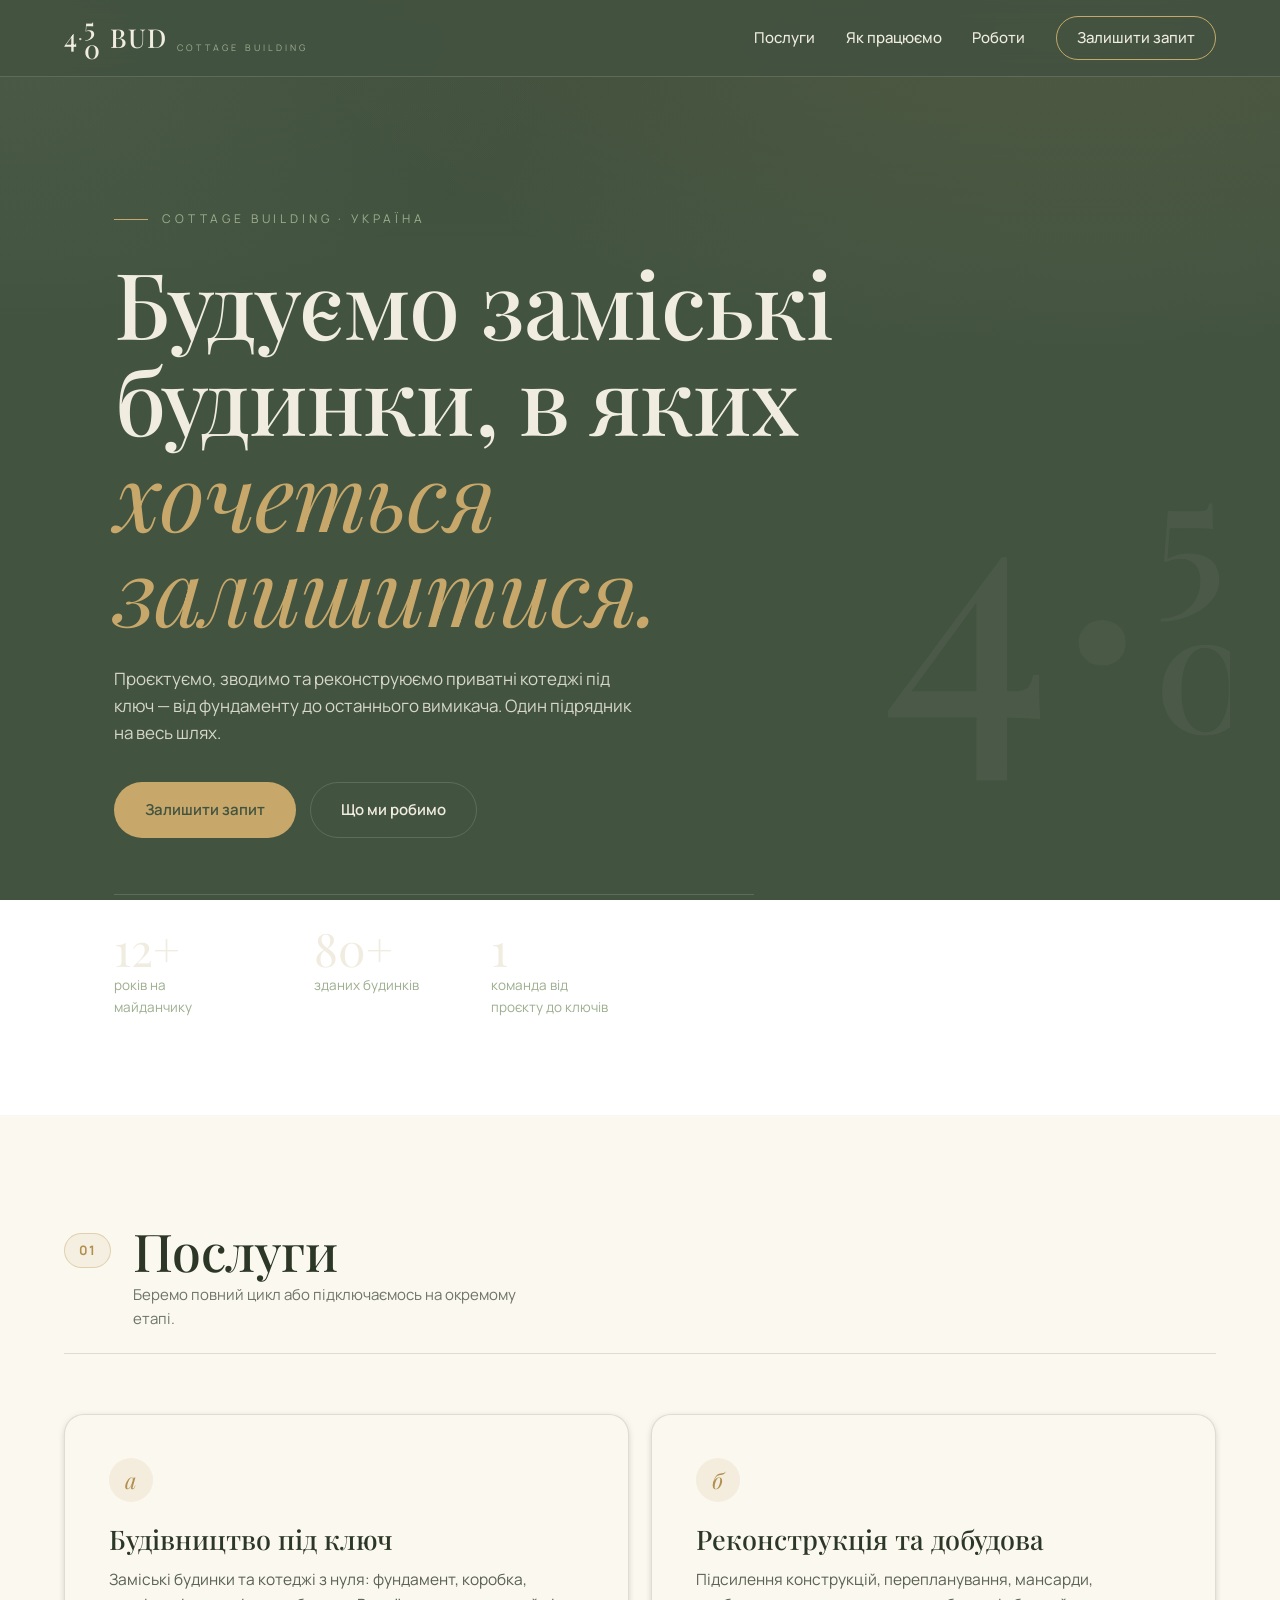
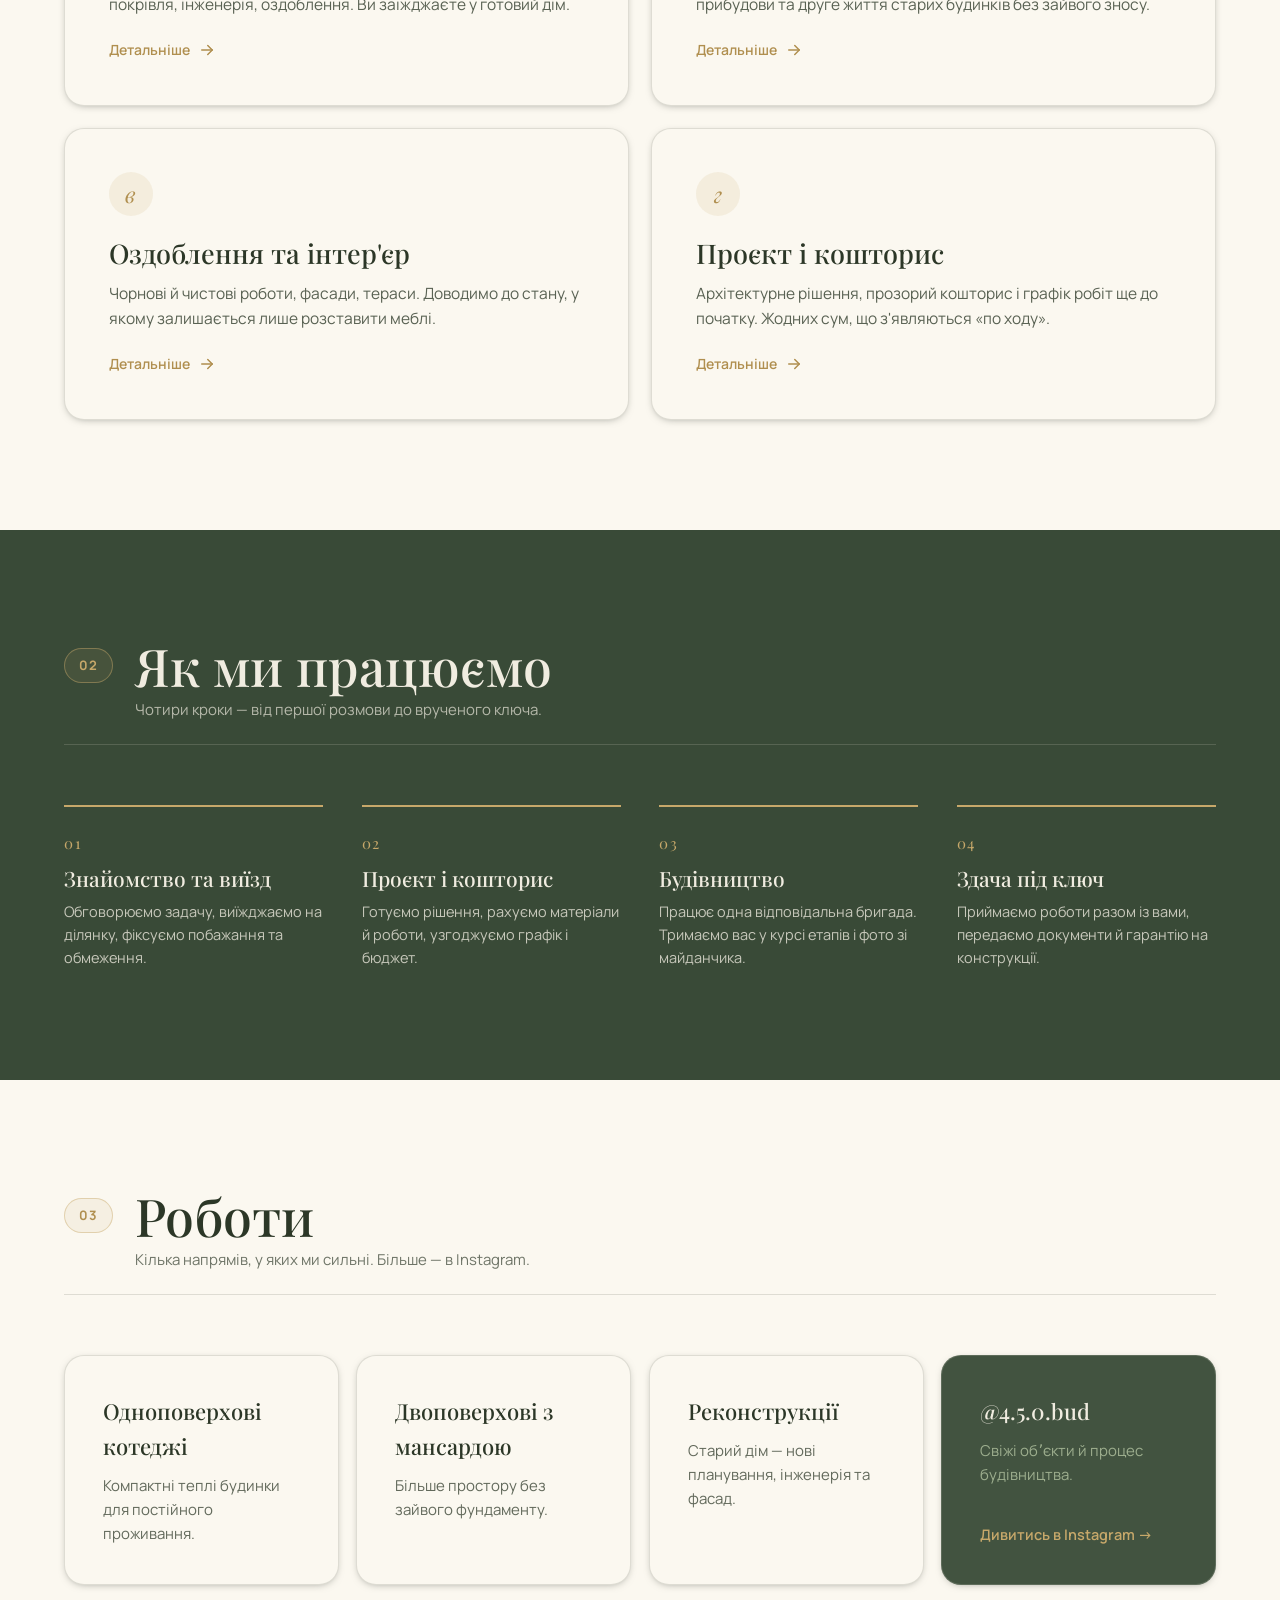
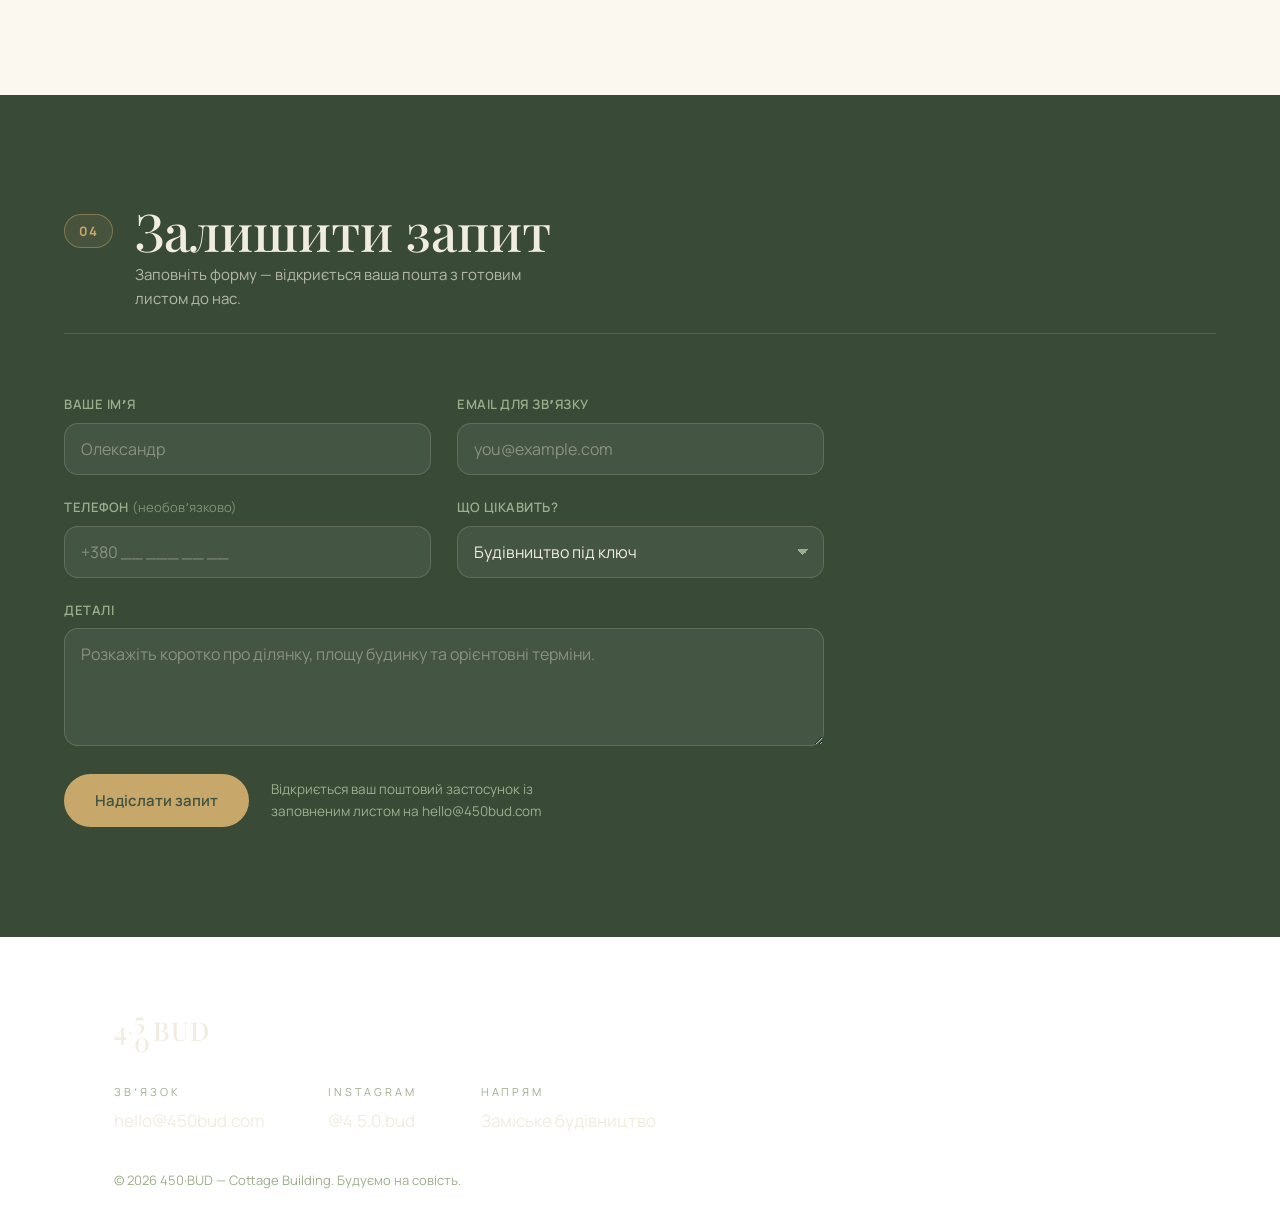
==== index.html @ fbb8f01d "450·BUD — cottage building landing site Co-Authored-By: Claude Opus 4.8 (1M context) <noreply@anthro" ====
<!doctype html>
<html lang="uk">
<head>
  <meta charset="utf-8" />
  <meta name="viewport" content="width=device-width, initial-scale=1" />
  <title>450·BUD — Будівництво заміських будинків</title>
  <meta name="description" content="450·BUD — будівництво та реконструкція заміських будинків і котеджів під ключ. Проєкт, кошторис, будівництво та оздоблення. Залиште запит на консультацію." />
  <meta name="theme-color" content="#425340" />
  <link rel="icon" type="image/jpeg" href="logo.jpg" />
  <link rel="preconnect" href="https://fonts.googleapis.com" />
  <link rel="preconnect" href="https://fonts.gstatic.com" crossorigin />
  <link href="https://fonts.googleapis.com/css2?family=Playfair+Display:ital,wght@0,400;0,500;0,600;1,400&family=Manrope:wght@400;500;600;700&display=swap" rel="stylesheet" />
  <link rel="stylesheet" href="styles.css" />
</head>
<body>
  <a class="skip" href="#contact">Перейти до форми запиту</a>

  <header class="nav" id="top">
    <a class="brand" href="#top" aria-label="450 BUD — на початок">
      <span class="brand__mark"><b>4</b><i>·</i><span class="brand__col"><b>5</b><b>0</b></span></span>
      <span class="brand__word">BUD</span>
      <span class="brand__tag">Cottage&nbsp;Building</span>
    </a>
    <nav class="nav__links" aria-label="Основна навігація">
      <a href="#services">Послуги</a>
      <a href="#process">Як працюємо</a>
      <a href="#projects">Роботи</a>
      <a class="nav__cta" href="#contact">Залишити запит</a>
    </nav>
  </header>

  <main>
    <!-- HERO -->
    <section class="hero" aria-labelledby="hero-title">
      <p class="eyebrow">Cottage&nbsp;Building · Україна</p>
      <h1 class="hero__title" id="hero-title">
        Будуємо заміські<br />будинки, в яких<br /><em>хочеться залишитися.</em>
      </h1>
      <p class="hero__lead">
        Проєктуємо, зводимо та реконструюємо приватні котеджі під ключ —
        від фундаменту до останнього вимикача. Один підрядник на весь шлях.
      </p>
      <div class="hero__actions">
        <a class="btn btn--solid" href="#contact">Залишити запит</a>
        <a class="btn btn--ghost" href="#services">Що ми робимо</a>
      </div>
      <dl class="stats">
        <div><dt>12+</dt><dd>років на майданчику</dd></div>
        <div><dt>80+</dt><dd>зданих будинків</dd></div>
        <div><dt>1</dt><dd>команда від проєкту до ключів</dd></div>
      </dl>
      <div class="hero__monogram" aria-hidden="true">
        <span>4</span><span class="dot">·</span><span class="stack"><span>5</span><span>0</span></span>
      </div>
    </section>

    <!-- SERVICES -->
    <section class="panel" id="services" aria-labelledby="services-title">
      <header class="sec-head">
        <span class="sec-num">01</span>
        <h2 class="sec-title" id="services-title">Послуги</h2>
        <p class="sec-note">Беремо повний цикл або підключаємось на окремому етапі.</p>
      </header>
      <div class="cards">
        <a class="card" href="services/budivnytstvo.html">
          <span class="card__idx">а</span>
          <h3>Будівництво під ключ</h3>
          <p>Заміські будинки та котеджі з нуля: фундамент, коробка, покрівля, інженерія, оздоблення. Ви заїжджаєте у готовий дім.</p>
          <span class="card__arrow">Детальніше
            <svg viewBox="0 0 24 24" fill="none" stroke="currentColor" stroke-width="2" stroke-linecap="round" stroke-linejoin="round" aria-hidden="true"><path d="M5 12h14"/><path d="m13 6 6 6-6 6"/></svg>
          </span>
        </a>
        <a class="card" href="services/rekonstruktsiya.html">
          <span class="card__idx">б</span>
          <h3>Реконструкція та добудова</h3>
          <p>Підсилення конструкцій, перепланування, мансарди, прибудови та друге життя старих будинків без зайвого зносу.</p>
          <span class="card__arrow">Детальніше
            <svg viewBox="0 0 24 24" fill="none" stroke="currentColor" stroke-width="2" stroke-linecap="round" stroke-linejoin="round" aria-hidden="true"><path d="M5 12h14"/><path d="m13 6 6 6-6 6"/></svg>
          </span>
        </a>
        <a class="card" href="services/ozdoblennya.html">
          <span class="card__idx">в</span>
          <h3>Оздоблення та інтер'єр</h3>
          <p>Чорнові й чистові роботи, фасади, тераси. Доводимо до стану, у якому залишається лише розставити меблі.</p>
          <span class="card__arrow">Детальніше
            <svg viewBox="0 0 24 24" fill="none" stroke="currentColor" stroke-width="2" stroke-linecap="round" stroke-linejoin="round" aria-hidden="true"><path d="M5 12h14"/><path d="m13 6 6 6-6 6"/></svg>
          </span>
        </a>
        <a class="card" href="services/proekt.html">
          <span class="card__idx">г</span>
          <h3>Проєкт і кошторис</h3>
          <p>Архітектурне рішення, прозорий кошторис і графік робіт ще до початку. Жодних сум, що з'являються «по ходу».</p>
          <span class="card__arrow">Детальніше
            <svg viewBox="0 0 24 24" fill="none" stroke="currentColor" stroke-width="2" stroke-linecap="round" stroke-linejoin="round" aria-hidden="true"><path d="M5 12h14"/><path d="m13 6 6 6-6 6"/></svg>
          </span>
        </a>
      </div>
    </section>

    <!-- PROCESS -->
    <section class="panel panel--green" id="process" aria-labelledby="process-title">
      <header class="sec-head">
        <span class="sec-num">02</span>
        <h2 class="sec-title" id="process-title">Як ми працюємо</h2>
        <p class="sec-note">Чотири кроки — від першої розмови до врученого ключа.</p>
      </header>
      <ol class="steps">
        <li><span class="steps__n">01</span><h3>Знайомство та виїзд</h3><p>Обговорюємо задачу, виїжджаємо на ділянку, фіксуємо побажання та обмеження.</p></li>
        <li><span class="steps__n">02</span><h3>Проєкт і кошторис</h3><p>Готуємо рішення, рахуємо матеріали й роботи, узгоджуємо графік і бюджет.</p></li>
        <li><span class="steps__n">03</span><h3>Будівництво</h3><p>Працює одна відповідальна бригада. Тримаємо вас у курсі етапів і фото зі майданчика.</p></li>
        <li><span class="steps__n">04</span><h3>Здача під ключ</h3><p>Приймаємо роботи разом із вами, передаємо документи й гарантію на конструкції.</p></li>
      </ol>
    </section>

    <!-- PROJECTS -->
    <section class="panel" id="projects" aria-labelledby="projects-title">
      <header class="sec-head">
        <span class="sec-num">03</span>
        <h2 class="sec-title" id="projects-title">Роботи</h2>
        <p class="sec-note">Кілька напрямів, у яких ми сильні. Більше — в Instagram.</p>
      </header>
      <ul class="tiles">
        <li class="tile"><h3>Одноповерхові котеджі</h3><p>Компактні теплі будинки для постійного проживання.</p></li>
        <li class="tile"><h3>Двоповерхові з мансардою</h3><p>Більше простору без зайвого фундаменту.</p></li>
        <li class="tile"><h3>Реконструкції</h3><p>Старий дім — нові планування, інженерія та фасад.</p></li>
        <li class="tile tile--ig">
          <h3>@4.5.0.bud</h3>
          <p>Свіжі обʼєкти й процес будівництва.</p>
          <a class="tile__link" href="https://www.instagram.com/4.5.0.bud/" target="_blank" rel="noopener">Дивитись в Instagram →</a>
        </li>
      </ul>
    </section>

    <!-- CONTACT -->
    <section class="panel panel--green contact" id="contact" aria-labelledby="contact-title">
      <header class="sec-head">
        <span class="sec-num">04</span>
        <h2 class="sec-title" id="contact-title">Залишити запит</h2>
        <p class="sec-note">Заповніть форму — відкриється ваша пошта з готовим листом до нас.</p>
      </header>

      <form class="form" id="request-form" novalidate>
        <div class="field">
          <label for="f-name">Ваше імʼя</label>
          <input id="f-name" name="name" type="text" autocomplete="name" placeholder="Олександр" required />
        </div>
        <div class="field">
          <label for="f-email">Email для звʼязку</label>
          <input id="f-email" name="email" type="email" autocomplete="email" placeholder="you@example.com" required />
        </div>
        <div class="field">
          <label for="f-phone">Телефон <span class="opt">(необовʼязково)</span></label>
          <input id="f-phone" name="phone" type="tel" autocomplete="tel" placeholder="+380 __ ___ __ __" />
        </div>
        <div class="field">
          <label for="f-type">Що цікавить?</label>
          <select id="f-type" name="type">
            <option>Будівництво під ключ</option>
            <option>Реконструкція або добудова</option>
            <option>Оздоблення та інтерʼєр</option>
            <option>Проєкт і кошторис</option>
            <option>Інше</option>
          </select>
        </div>
        <div class="field field--wide">
          <label for="f-msg">Деталі</label>
          <textarea id="f-msg" name="message" rows="4" placeholder="Розкажіть коротко про ділянку, площу будинку та орієнтовні терміни."></textarea>
        </div>
        <div class="form__foot field--wide">
          <button class="btn btn--solid" type="submit">Надіслати запит</button>
          <p class="form__hint" id="form-hint" role="status" aria-live="polite">Відкриється ваш поштовий застосунок із заповненим листом на hello@450bud.com</p>
        </div>
      </form>
    </section>
  </main>

  <footer class="footer">
    <div class="footer__brand">
      <span class="brand__mark"><b>4</b><i>·</i><span class="brand__col"><b>5</b><b>0</b></span></span>
      <span class="brand__word">BUD</span>
    </div>
    <div class="footer__cols">
      <div><span class="footer__k">Звʼязок</span><a href="mailto:hello@450bud.com">hello@450bud.com</a></div>
      <div><span class="footer__k">Instagram</span><a href="https://www.instagram.com/4.5.0.bud/" target="_blank" rel="noopener">@4.5.0.bud</a></div>
      <div><span class="footer__k">Напрям</span><span>Заміське будівництво</span></div>
    </div>
    <p class="footer__copy">© <span id="year">2026</span> 450·BUD — Cottage Building. Будуємо на совість.</p>
  </footer>

  <script src="app.js"></script>
</body>
</html>
---- styles.css ----
/* 450·BUD — Cottage Building
   Palette pulled from the brand logo: sage-forest green + warm cream,
   with a restrained warm-oak accent. */
:root {
  --ground:   #425340;   /* exact IG background green */
  --ground-2: #394A37;   /* deeper sage panel */
  --cream:    #F0ECE0;   /* warm cream — logo lettering */
  --cream-2:  #FBF8F0;   /* paper for light sections */
  --ink:      #2C3727;   /* deep green ink for light sections */
  --accent:   #C7A86A;   /* warm oak / brass */
  --accent-d: #B08F4F;
  --lichen:   #9DAE8E;   /* muted secondary green */
  --line:     rgba(240,236,224,.16);
  --line-ink: rgba(44,55,39,.14);

  --maxw: 1180px;
  --pad: clamp(20px, 5vw, 72px);
  --r: 20px;          /* cards / surfaces */
  --r-sm: 14px;       /* inputs */
  --r-pill: 999px;    /* buttons, badges */

  --shadow-sm: 0 2px 8px -4px rgba(20,28,18,.5);
  --shadow-md: 0 18px 40px -24px rgba(20,28,18,.65);
  --shadow-lg: 0 40px 80px -40px rgba(20,28,18,.7);

  --serif: "Playfair Display", Georgia, "Times New Roman", serif;
  --sans: "Manrope", system-ui, -apple-system, "Segoe UI", sans-serif;
}

* { box-sizing: border-box; }
html { scroll-behavior: smooth; }
@media (prefers-reduced-motion: reduce) { html { scroll-behavior: auto; } }

/* Cross-document page transitions (View Transitions API) */
@view-transition { navigation: auto; }
::view-transition-old(root) { animation: vt-out .32s cubic-bezier(.4,0,.2,1) both; }
::view-transition-new(root) { animation: vt-in .42s cubic-bezier(.2,.8,.2,1) both; }
@keyframes vt-out { to { opacity: 0; transform: translateY(-12px); } }
@keyframes vt-in { from { opacity: 0; transform: translateY(16px); } }
@media (prefers-reduced-motion: reduce) {
  ::view-transition-old(root), ::view-transition-new(root) { animation: none; }
}

body {
  margin: 0;
  background:
    radial-gradient(120% 90% at 85% -10%, color-mix(in srgb, var(--accent) 16%, transparent) 0%, transparent 55%),
    radial-gradient(100% 80% at 0% 0%, color-mix(in srgb, var(--lichen) 14%, transparent) 0%, transparent 45%),
    linear-gradient(180deg, color-mix(in srgb, var(--ground) 92%, #000) 0%, var(--ground) 28%);
  background-attachment: fixed;
  color: var(--cream);
  font-family: var(--sans);
  font-size: 17px;
  line-height: 1.6;
  -webkit-font-smoothing: antialiased;
  text-rendering: optimizeLegibility;
}

img { max-width: 100%; display: block; }
a { color: inherit; }

.skip {
  position: absolute; left: -999px; top: 0;
  background: var(--accent); color: var(--ink); padding: 10px 16px;
  border-radius: var(--r); z-index: 100; font-weight: 600;
}
.skip:focus { left: 12px; top: 12px; }

:focus-visible {
  outline: 2px solid var(--accent);
  outline-offset: 3px;
  border-radius: 2px;
}

/* ---------- Brand lockup ---------- */
.brand { display: inline-flex; align-items: center; gap: 10px; text-decoration: none; }
.brand__mark {
  display: inline-flex; align-items: center; font-family: var(--serif);
  line-height: .8; font-weight: 500;
}
.brand__mark b { font-weight: 500; font-size: 26px; }
.brand__mark i { font-style: normal; opacity: .8; margin: 0 1px; }
.brand__col { display: inline-flex; flex-direction: column; font-size: 13px; gap: 1px; }
.brand__word {
  font-family: var(--serif); font-weight: 500; font-size: 26px;
  letter-spacing: .04em;
}
.brand__tag {
  font-size: 9px; letter-spacing: .34em; text-transform: uppercase;
  color: var(--lichen); align-self: flex-end; padding-bottom: 4px;
}

/* ---------- Nav ---------- */
.nav {
  position: sticky; top: 0; z-index: 50;
  display: flex; align-items: center; justify-content: space-between;
  gap: 24px; padding: 16px var(--pad);
  background: color-mix(in srgb, var(--ground) 88%, transparent);
  backdrop-filter: blur(10px);
  border-bottom: 1px solid var(--line);
}
.nav__links { display: flex; align-items: center; gap: clamp(14px, 2.4vw, 34px); }
.nav__links a { text-decoration: none; font-size: 15px; font-weight: 500; color: var(--cream); }
.nav__links a:not(.nav__cta) { position: relative; }
.nav__links a:not(.nav__cta)::after {
  content: ""; position: absolute; left: 0; right: 0; bottom: -5px; height: 1px;
  background: var(--accent); transform: scaleX(0); transform-origin: left;
  transition: transform .3s cubic-bezier(.2,.7,.2,1);
}
.nav__links a:not(.nav__cta):hover { color: var(--accent); }
.nav__links a:not(.nav__cta):hover::after { transform: scaleX(1); }
.nav__cta {
  border: 1px solid var(--accent); color: var(--accent);
  padding: 9px 20px; border-radius: var(--r-pill); transition: background .25s, color .25s, box-shadow .25s;
}
.nav__cta:hover { background: var(--accent); color: var(--ground); }
@media (max-width: 720px) {
  .brand__tag { display: none; }
  .nav__links a:not(.nav__cta) { display: none; }
}

/* ---------- Hero ---------- */
.hero {
  position: relative; overflow: hidden;
  max-width: var(--maxw); margin: 0 auto;
  padding: clamp(56px, 11vw, 132px) var(--pad) clamp(48px, 8vw, 96px);
}
.eyebrow {
  font-size: 12px; letter-spacing: .32em; text-transform: uppercase;
  color: var(--lichen); margin: 0 0 26px;
}
.eyebrow::before {
  content: ""; display: inline-block; width: 34px; height: 1px;
  background: var(--accent); vertical-align: middle; margin-right: 14px;
}
.hero__title {
  font-family: var(--serif); font-weight: 500;
  font-size: clamp(40px, 7.6vw, 92px); line-height: 1.04;
  letter-spacing: -.01em; margin: 0 0 28px; max-width: 16ch;
}
.hero__title em { font-style: italic; color: var(--accent); font-weight: 400; }
.hero__lead { max-width: 52ch; color: color-mix(in srgb, var(--cream) 86%, transparent); margin: 0 0 36px; }
.hero__actions { display: flex; flex-wrap: wrap; gap: 14px; margin-bottom: 56px; }

.btn {
  display: inline-flex; align-items: center; justify-content: center; gap: 8px;
  font-family: var(--sans); font-weight: 600; font-size: 15px;
  padding: 15px 30px; border-radius: var(--r-pill); text-decoration: none;
  cursor: pointer; border: 1px solid transparent;
  transition: transform .25s cubic-bezier(.2,.8,.2,1), background .25s, color .25s, border-color .25s, box-shadow .25s;
}
.btn--solid { background: var(--accent); color: var(--ground); box-shadow: 0 0 0 0 rgba(199,168,106,.0); }
.btn--solid:hover { background: var(--cream); transform: translateY(-2px); box-shadow: 0 12px 26px -12px rgba(0,0,0,.5); }
.btn--ghost { border-color: var(--line); color: var(--cream); }
.btn--ghost:hover { border-color: var(--accent); color: var(--accent); transform: translateY(-2px); }
.btn:active { transform: translateY(0); }
@media (prefers-reduced-motion: reduce) { .btn:hover { transform: none; } }

.stats {
  display: flex; flex-wrap: wrap; gap: clamp(28px, 6vw, 72px);
  margin: 0; padding-top: 30px; border-top: 1px solid var(--line); max-width: 640px;
}
.stats div { display: flex; flex-direction: column; gap: 4px; }
.stats dt { font-family: var(--serif); font-size: clamp(34px, 5vw, 46px); line-height: 1; color: var(--cream); }
.stats dd { margin: 0; font-size: 13.5px; color: var(--lichen); max-width: 16ch; }

.hero__monogram {
  position: absolute; right: clamp(-30px, -2vw, 0px); top: 50%; transform: translateY(-50%);
  display: flex; align-items: center; gap: 6px;
  font-family: var(--serif); font-weight: 500;
  font-size: clamp(180px, 26vw, 340px); line-height: .7;
  color: var(--cream); opacity: .05; pointer-events: none; user-select: none;
}
.hero__monogram .dot { opacity: .8; }
.hero__monogram .stack { display: inline-flex; flex-direction: column; font-size: .5em; line-height: .82; }
@media (max-width: 900px) { .hero__monogram { display: none; } }

/* ---------- Panels / sections ---------- */
.panel {
  padding: clamp(56px, 9vw, 110px) var(--pad);
}
.panel--green { background: var(--ground-2); }
.panel:not(.panel--green) { background: var(--cream-2); color: var(--ink); }
.panel > * { max-width: var(--maxw); margin-left: auto; margin-right: auto; }

.sec-head {
  display: grid; grid-template-columns: auto 1fr; align-items: baseline;
  column-gap: 22px; row-gap: 6px; margin-bottom: clamp(34px, 5vw, 60px);
  padding-bottom: 22px; border-bottom: 1px solid var(--line-ink);
}
.panel--green .sec-head { border-color: var(--line); }
.sec-num {
  display: inline-flex; align-items: center; justify-content: center;
  font-family: var(--sans); font-size: 13px; font-weight: 700; letter-spacing: .08em;
  color: var(--accent-d); padding: 6px 14px; border-radius: var(--r-pill);
  border: 1px solid color-mix(in srgb, var(--accent) 45%, transparent);
  background: color-mix(in srgb, var(--accent) 10%, transparent);
  align-self: center;
}
.panel--green .sec-num, .contact .sec-num { color: var(--accent); }
.sec-title { font-family: var(--serif); font-weight: 500; font-size: clamp(30px, 4.6vw, 52px); margin: 0; line-height: 1; }
.sec-note { grid-column: 2; margin: 0; font-size: 15px; color: inherit; opacity: .68; max-width: 46ch; }

/* ---------- Service cards ---------- */
.cards, .tiles, .steps { list-style: none; margin: 0 auto; padding: 0; }
.cards {
  display: grid; grid-template-columns: repeat(2, 1fr); gap: clamp(14px, 1.8vw, 22px);
}
.card {
  display: flex; flex-direction: column; text-decoration: none; color: inherit;
  background: var(--cream-2); padding: clamp(28px, 3.4vw, 44px);
  border-radius: var(--r); border: 1px solid var(--line-ink);
  box-shadow: var(--shadow-sm);
  position: relative; overflow: hidden;
  transition: transform .4s cubic-bezier(.2,.8,.2,1), box-shadow .4s, background .3s;
}
.card:hover { background: #fff; transform: translateY(-6px); box-shadow: var(--shadow-md); }
.card__arrow {
  margin-top: auto; padding-top: 22px;
  display: inline-flex; align-items: center; gap: 8px;
  font-weight: 600; font-size: 14px; color: var(--accent-d);
  transition: gap .3s cubic-bezier(.2,.8,.2,1);
}
.card__arrow svg { width: 18px; height: 18px; transition: transform .3s cubic-bezier(.2,.8,.2,1); }
.card:hover .card__arrow { gap: 14px; }
.card:hover .card__arrow svg { transform: translateX(4px); }
.card::after {
  content: ""; position: absolute; left: 0; top: 0; bottom: 0; width: 3px;
  background: var(--accent); transform: scaleY(0); transform-origin: top;
  transition: transform .45s cubic-bezier(.2,.8,.2,1);
}
.card:hover::after { transform: scaleY(1); }
@media (prefers-reduced-motion: reduce) { .card:hover { transform: none; } }
.card__idx {
  display: inline-flex; align-items: center; justify-content: center;
  width: 44px; height: 44px; border-radius: 50%;
  font-family: var(--serif); font-style: italic; font-size: 22px; color: var(--accent-d);
  background: color-mix(in srgb, var(--accent) 14%, transparent);
  margin-bottom: 22px;
}
.card h3 { font-family: var(--serif); font-weight: 500; font-size: clamp(20px, 2.4vw, 27px); margin: 0 0 12px; line-height: 1.15; }
.card p { margin: 0; font-size: 15.5px; color: color-mix(in srgb, var(--ink) 78%, transparent); }
@media (max-width: 680px) { .cards { grid-template-columns: 1fr; } }

/* ---------- Steps ---------- */
.steps { display: grid; grid-template-columns: repeat(4, 1fr); gap: clamp(20px, 3vw, 40px); }
.steps li { position: relative; padding-top: 22px; border-top: 2px solid var(--accent); }
.steps__n { font-family: var(--serif); font-size: 15px; color: var(--accent); letter-spacing: .1em; }
.steps h3 { font-family: var(--serif); font-weight: 500; font-size: 21px; margin: 10px 0 10px; line-height: 1.15; }
.steps p { margin: 0; font-size: 14.5px; color: color-mix(in srgb, var(--cream) 78%, transparent); }
@media (max-width: 860px) { .steps { grid-template-columns: repeat(2, 1fr); } }
@media (max-width: 480px) { .steps { grid-template-columns: 1fr; } }

/* ---------- Tiles ---------- */
.tiles { display: grid; grid-template-columns: repeat(4, 1fr); gap: clamp(12px, 1.4vw, 18px); }
.tile { background: var(--cream-2); padding: clamp(24px, 3vw, 38px); display: flex; flex-direction: column; min-height: 210px; border-radius: var(--r); border: 1px solid var(--line-ink); box-shadow: var(--shadow-sm); transition: transform .4s cubic-bezier(.2,.8,.2,1), background .25s, box-shadow .4s; }
.tile:not(.tile--ig):hover { transform: translateY(-6px); background: #fff; box-shadow: var(--shadow-md); }
.tile--ig { background: linear-gradient(150deg, var(--ground) 0%, var(--ground-2) 100%); color: var(--cream); border-color: var(--line); }
.tile--ig:hover { transform: translateY(-6px); box-shadow: var(--shadow-md); }
@media (prefers-reduced-motion: reduce) { .tile:hover { transform: none; } }
.tile h3 { font-family: var(--serif); font-weight: 500; font-size: 22px; margin: 0 0 10px; }
.tile p { margin: 0; font-size: 15px; color: color-mix(in srgb, var(--ink) 74%, transparent); }
.tile--ig { background: var(--ground); color: var(--cream); }
.tile--ig p { color: var(--lichen); }
.tile__link { margin-top: auto; padding-top: 16px; color: var(--accent); font-weight: 600; text-decoration: none; font-size: 14.5px; }
.tile__link:hover { text-decoration: underline; }
@media (max-width: 860px) { .tiles { grid-template-columns: repeat(2, 1fr); } }
@media (max-width: 480px) { .tiles { grid-template-columns: 1fr; } }

/* ---------- Contact form ---------- */
.form {
  display: grid; grid-template-columns: 1fr 1fr; gap: 22px 26px;
  max-width: 760px; margin-left: 0; margin-right: auto; padding: 0;
}
.field { display: flex; flex-direction: column; gap: 8px; }
.field--wide { grid-column: 1 / -1; }
.field label { font-size: 13px; letter-spacing: .04em; color: var(--lichen); text-transform: uppercase; font-weight: 600; }
.field .opt { text-transform: none; letter-spacing: 0; opacity: .7; font-weight: 400; }
.field input, .field select, .field textarea {
  font-family: var(--sans); font-size: 16px; color: var(--cream);
  background: color-mix(in srgb, var(--cream) 7%, transparent);
  border: 1px solid var(--line); border-radius: var(--r-sm);
  padding: 14px 16px; transition: border-color .2s, background .2s, box-shadow .2s;
}
.field textarea { resize: vertical; }
.field select { appearance: none; cursor: pointer; background-image: linear-gradient(45deg, transparent 50%, var(--lichen) 50%), linear-gradient(135deg, var(--lichen) 50%, transparent 50%); background-position: calc(100% - 20px) center, calc(100% - 14px) center; background-size: 6px 6px, 6px 6px; background-repeat: no-repeat; padding-right: 40px; }
.field select option { background: var(--ground-2); color: var(--cream); }
.field input::placeholder, .field textarea::placeholder { color: color-mix(in srgb, var(--cream) 40%, transparent); }
.field input:focus, .field select:focus, .field textarea:focus { outline: none; border-color: var(--accent); background: color-mix(in srgb, var(--cream) 11%, transparent); box-shadow: 0 0 0 4px color-mix(in srgb, var(--accent) 18%, transparent); }
.field--bad input, .field--bad textarea { border-color: #E0A38A; }

.form__foot { display: flex; flex-wrap: wrap; align-items: center; gap: 16px 22px; margin-top: 6px; }
.form__hint { margin: 0; font-size: 13.5px; color: var(--lichen); max-width: 42ch; }
.form__hint.is-error { color: #E9B79F; }
.form__hint.is-ok { color: var(--accent); }
@media (max-width: 560px) { .form { grid-template-columns: 1fr; } }

/* ---------- Footer ---------- */
.footer {
  padding: clamp(46px, 6vw, 72px) var(--pad) 40px;
  max-width: var(--maxw); margin: 0 auto;
  border-top: 1px solid var(--line);
}
.footer__brand { margin-bottom: 30px; }
.footer__cols { display: flex; flex-wrap: wrap; gap: 36px 64px; margin-bottom: 36px; }
.footer__cols > div { display: flex; flex-direction: column; gap: 6px; }
.footer__k { font-size: 11px; letter-spacing: .26em; text-transform: uppercase; color: var(--lichen); }
.footer__cols a { color: var(--cream); text-decoration: none; font-size: 17px; }
.footer__cols a:hover { color: var(--accent); }
.footer__copy { margin: 0; font-size: 13px; color: var(--lichen); }

/* ---------- Service subpages ---------- */
.subhero {
  max-width: var(--maxw); margin: 0 auto;
  padding: clamp(40px, 7vw, 88px) var(--pad) clamp(36px, 5vw, 64px);
}
.crumbs { display: flex; align-items: center; gap: 10px; font-size: 13px; color: var(--lichen); margin: 0 0 26px; }
.crumbs a { color: var(--lichen); text-decoration: none; }
.crumbs a:hover { color: var(--accent); }
.crumbs span { opacity: .5; }
.subhero h1 {
  font-family: var(--serif); font-weight: 500;
  font-size: clamp(36px, 6.4vw, 76px); line-height: 1.05; letter-spacing: -.01em;
  margin: 0 0 22px; max-width: 18ch;
}
.subhero h1 em { font-style: italic; color: var(--accent); }
.subhero .lead { max-width: 56ch; color: color-mix(in srgb, var(--cream) 86%, transparent); font-size: clamp(17px, 2vw, 20px); margin: 0 0 34px; }

.checklist { list-style: none; margin: 0 auto; padding: 0; display: grid; grid-template-columns: repeat(2, 1fr); gap: clamp(12px, 1.6vw, 20px); }
.checklist li {
  display: flex; gap: 14px; align-items: flex-start;
  background: var(--cream-2); color: var(--ink); border: 1px solid var(--line-ink);
  border-radius: var(--r); padding: 20px 22px; box-shadow: var(--shadow-sm);
}
.checklist .tick {
  flex: none; width: 26px; height: 26px; border-radius: 50%;
  background: color-mix(in srgb, var(--accent) 18%, transparent); color: var(--accent-d);
  display: inline-flex; align-items: center; justify-content: center; margin-top: 1px;
}
.checklist .tick svg { width: 15px; height: 15px; }
.checklist h3 { font-family: var(--sans); font-weight: 700; font-size: 16.5px; margin: 0 0 4px; }
.checklist p { margin: 0; font-size: 14.5px; color: color-mix(in srgb, var(--ink) 74%, transparent); }
@media (max-width: 620px) { .checklist { grid-template-columns: 1fr; } }

.cta-band {
  max-width: var(--maxw); margin: 0 auto;
  padding: clamp(40px, 6vw, 72px) var(--pad);
}
.cta-band__inner {
  background: linear-gradient(150deg, color-mix(in srgb, var(--accent) 22%, var(--ground-2)) 0%, var(--ground-2) 70%);
  border: 1px solid var(--line); border-radius: calc(var(--r) + 8px);
  padding: clamp(32px, 5vw, 60px); box-shadow: var(--shadow-md);
  display: flex; flex-wrap: wrap; align-items: center; justify-content: space-between; gap: 24px;
}
.cta-band__inner h2 { font-family: var(--serif); font-weight: 500; font-size: clamp(26px, 3.6vw, 40px); margin: 0; max-width: 16ch; line-height: 1.1; }
.cta-band__inner p { margin: 8px 0 0; color: var(--lichen); max-width: 40ch; }

.next-service {
  max-width: var(--maxw); margin: 0 auto; padding: 0 var(--pad) clamp(48px, 7vw, 90px);
  display: flex; justify-content: space-between; gap: 16px; flex-wrap: wrap;
}
.next-service a { color: var(--cream); text-decoration: none; font-weight: 600; display: inline-flex; gap: 8px; align-items: center; }
.next-service a:hover { color: var(--accent); }

/* ---------- Hero load entrance (orchestrated, runs once on load) ---------- */
.hero .eyebrow,
.hero__title,
.hero__lead,
.hero__actions,
.stats { opacity: 0; transform: translateY(22px); }
body.loaded .hero .eyebrow,
body.loaded .hero__title,
body.loaded .hero__lead,
body.loaded .hero__actions,
body.loaded .stats {
  opacity: 1; transform: none;
  transition: opacity .8s ease, transform .9s cubic-bezier(.2,.75,.2,1);
}
body.loaded .hero .eyebrow   { transition-delay: .05s; }
body.loaded .hero__title     { transition-delay: .16s; }
body.loaded .hero__lead      { transition-delay: .42s; }
body.loaded .hero__actions   { transition-delay: .54s; }
body.loaded .stats           { transition-delay: .64s; }

.eyebrow::before { transform-origin: left; }
body.loaded .eyebrow::before { animation: line-grow .9s .25s both cubic-bezier(.2,.7,.2,1); }
@keyframes line-grow { from { transform: scaleX(0); } to { transform: scaleX(1); } }

.hero__monogram {
  opacity: 0;
  transition: opacity 1.4s ease .3s;
}
body.loaded .hero__monogram { opacity: .05; }

@media (prefers-reduced-motion: reduce) {
  .hero .eyebrow, .hero__title, .hero__lead, .hero__actions, .stats { opacity: 1; transform: none; }
  body.loaded .eyebrow::before { animation: none; }
}

/* ---------- Entrance animation (one orchestrated reveal) ---------- */
.reveal { opacity: 0; transform: translateY(18px); }
.reveal.in { opacity: 1; transform: none; transition: opacity .7s ease, transform .7s cubic-bezier(.2,.7,.2,1); }
@media (prefers-reduced-motion: reduce) {
  .reveal, .reveal.in { opacity: 1; transform: none; transition: none; }
}
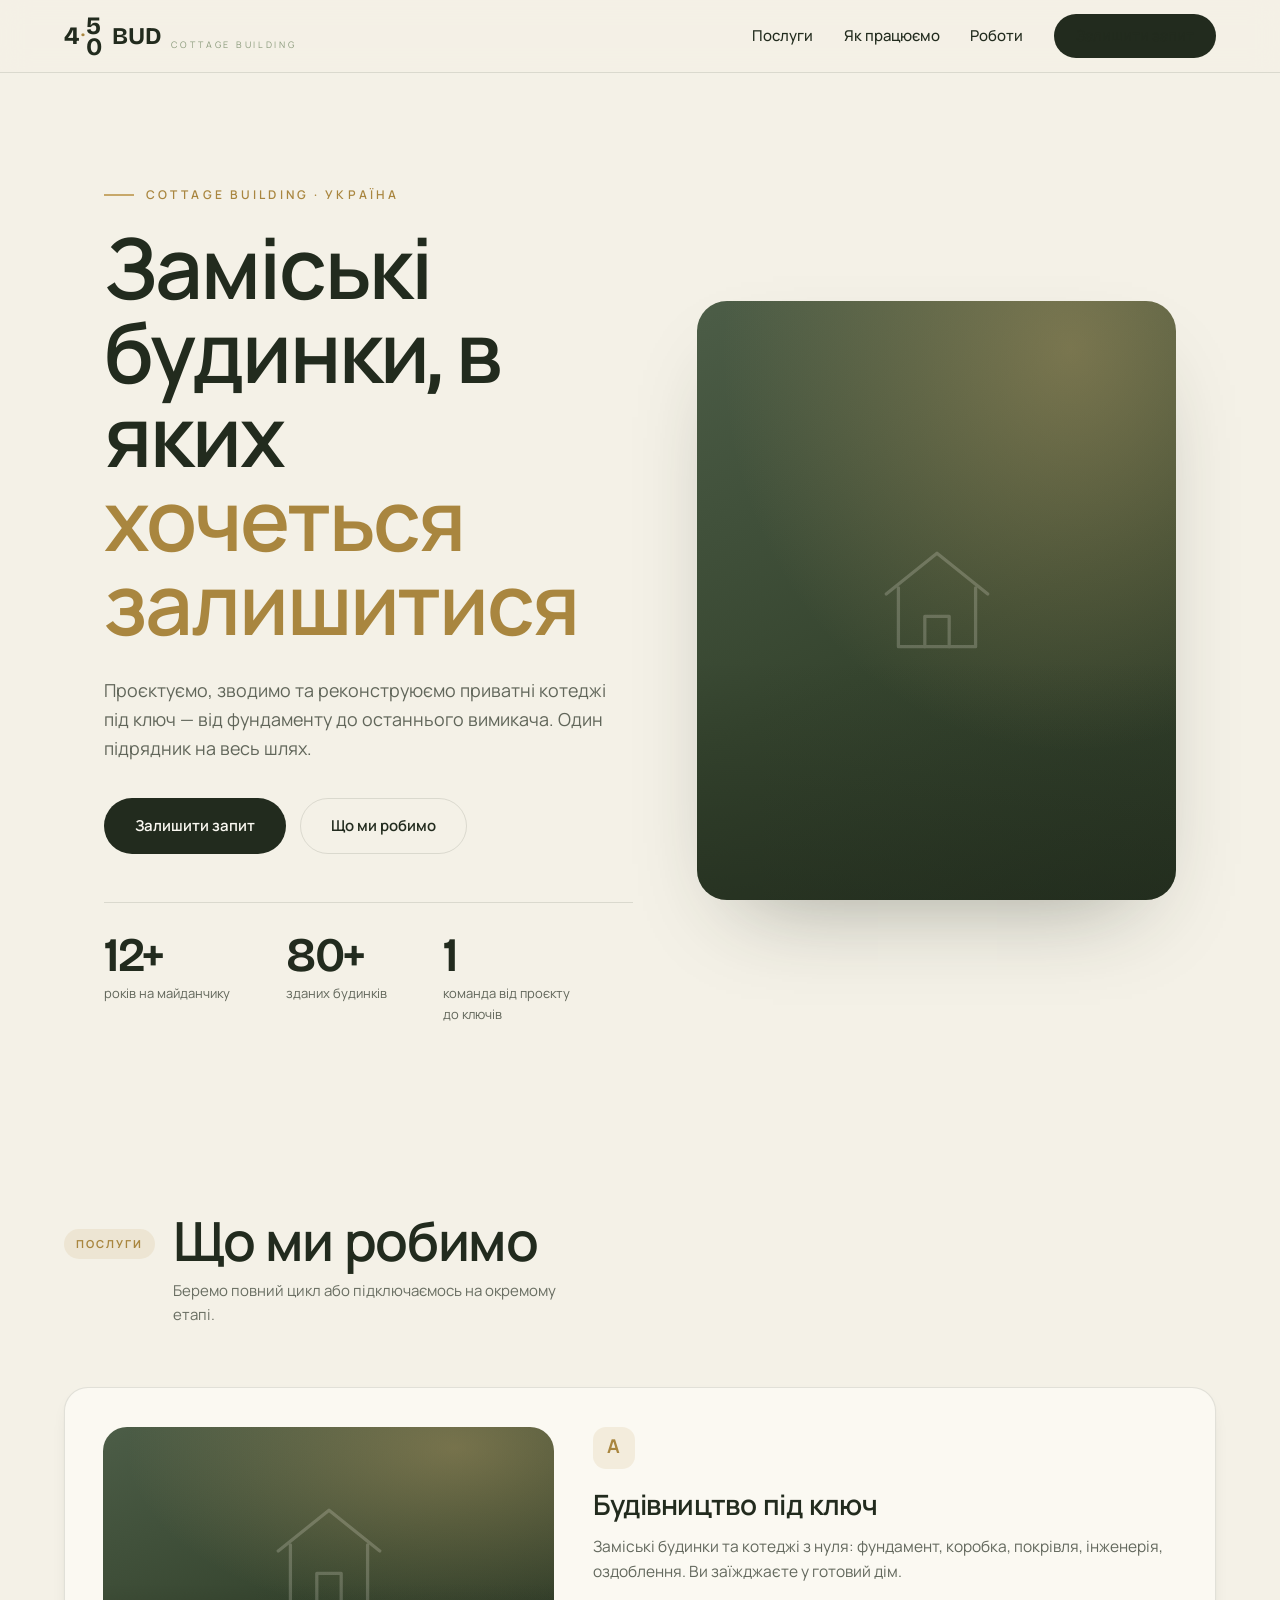
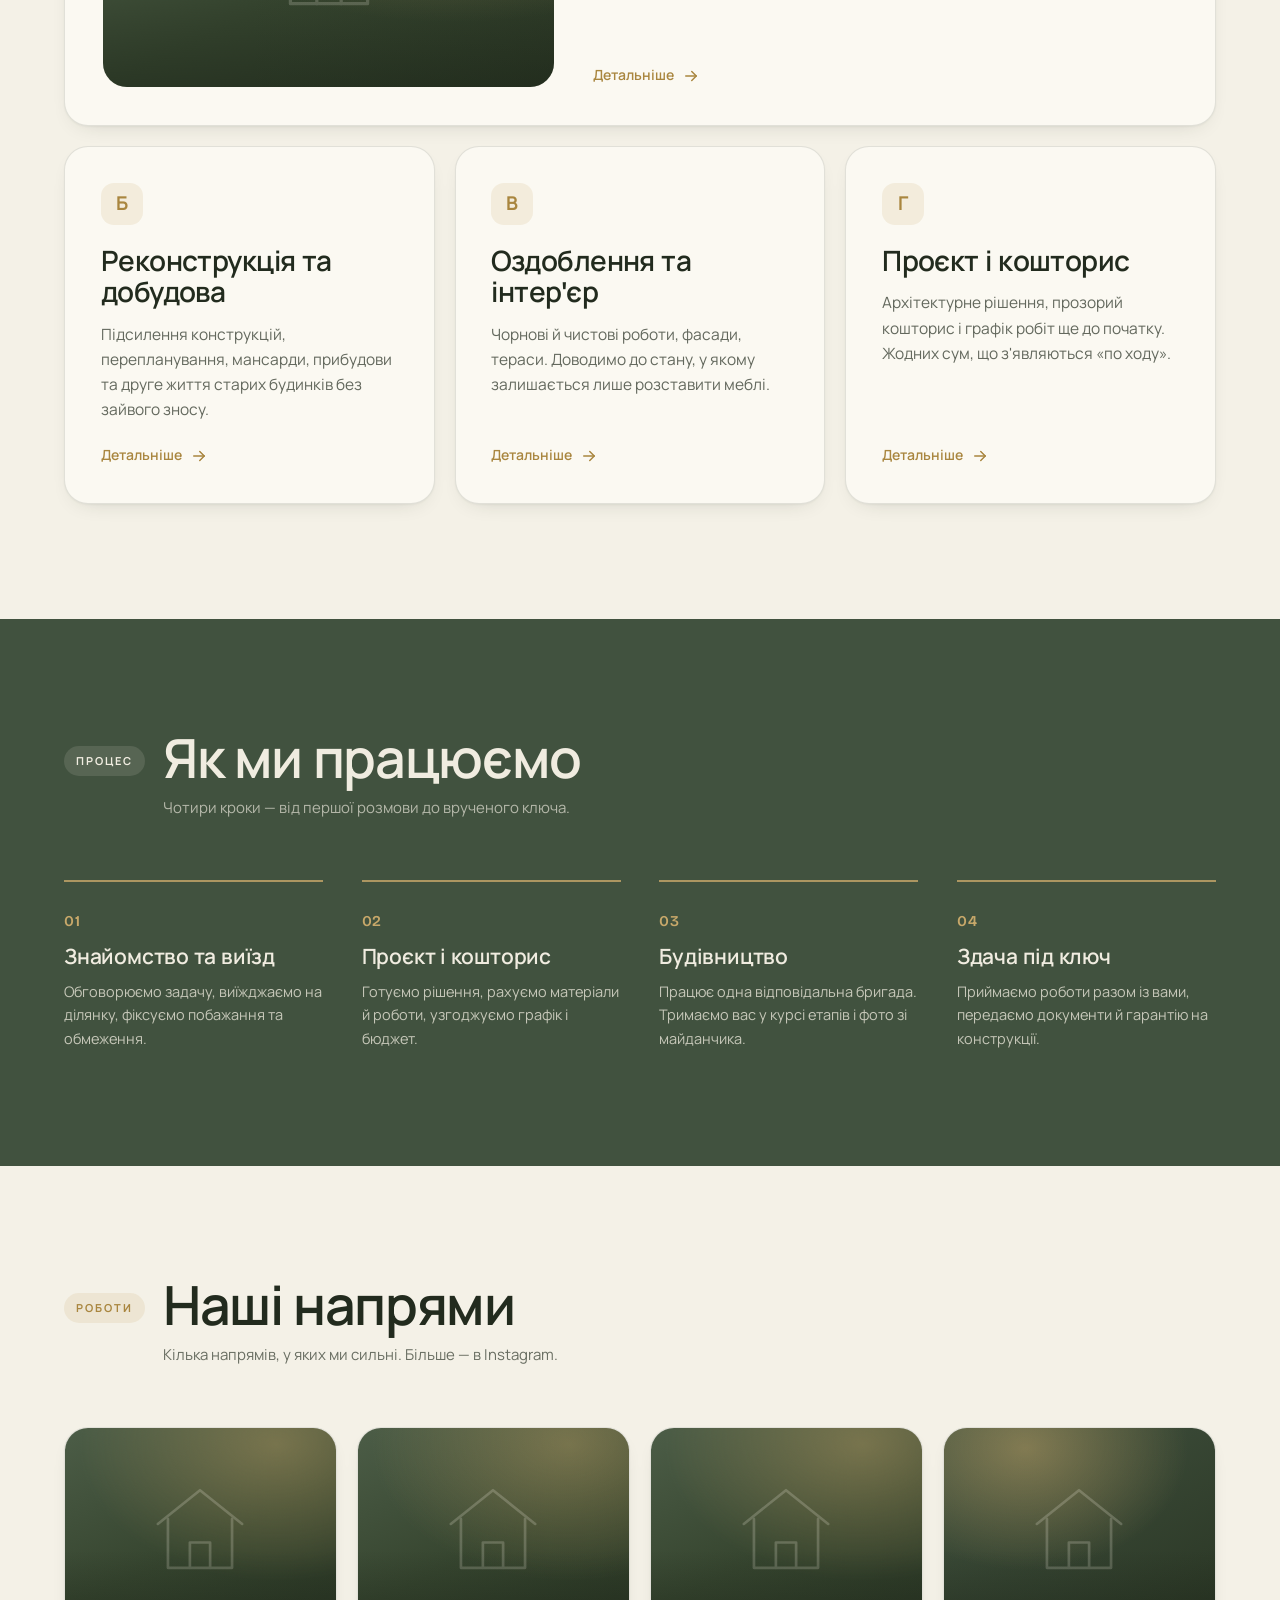
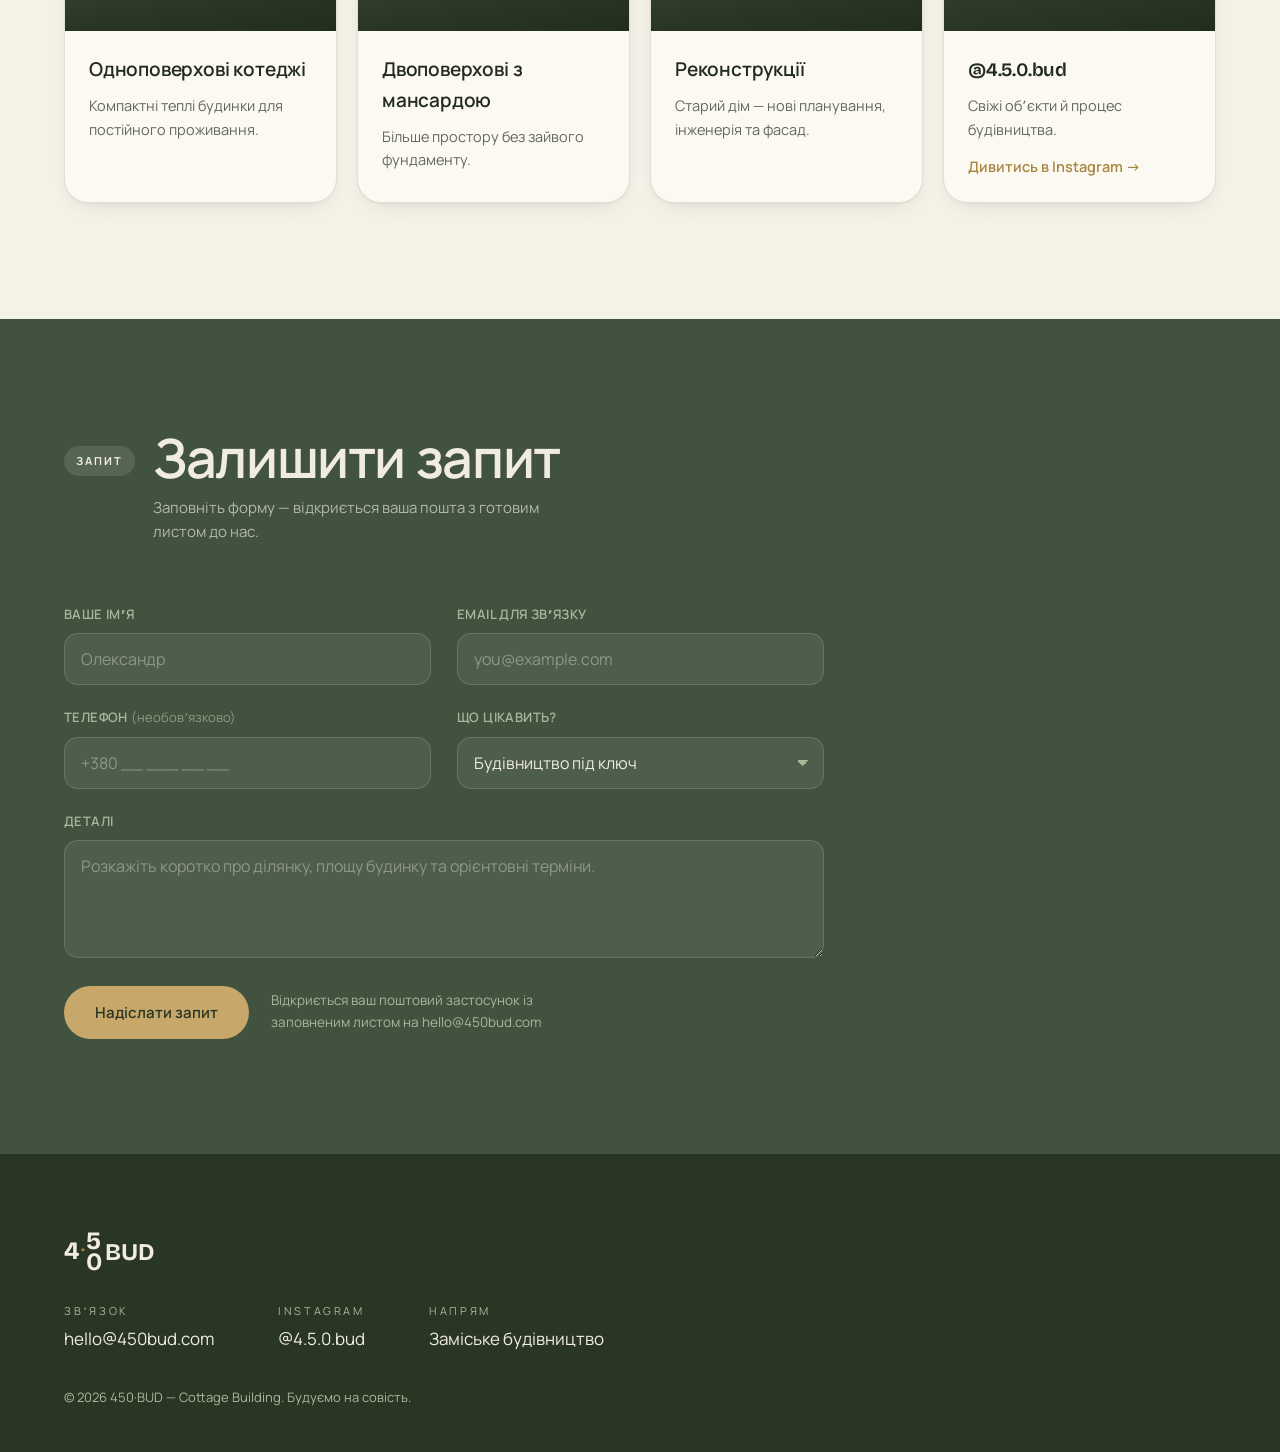
==== commit 4c56699c: "Modernize design: sans-serif display, light-first layout, bento services, media placeholders Co-Auth" ====
--- a/index.html
+++ b/index.html
@@ -5,11 +5,11 @@
   <meta name="viewport" content="width=device-width, initial-scale=1" />
   <title>450·BUD — Будівництво заміських будинків</title>
   <meta name="description" content="450·BUD — будівництво та реконструкція заміських будинків і котеджів під ключ. Проєкт, кошторис, будівництво та оздоблення. Залиште запит на консультацію." />
-  <meta name="theme-color" content="#425340" />
+  <meta name="theme-color" content="#41523F" />
   <link rel="icon" type="image/jpeg" href="logo.jpg" />
   <link rel="preconnect" href="https://fonts.googleapis.com" />
   <link rel="preconnect" href="https://fonts.gstatic.com" crossorigin />
-  <link href="https://fonts.googleapis.com/css2?family=Playfair+Display:ital,wght@0,400;0,500;0,600;1,400&family=Manrope:wght@400;500;600;700&display=swap" rel="stylesheet" />
+  <link href="https://fonts.googleapis.com/css2?family=Bricolage+Grotesque:opsz,wght@12..96,400;12..96,500;12..96,600;12..96,700&family=Manrope:wght@400;500;600;700&display=swap" rel="stylesheet" />
   <link rel="stylesheet" href="styles.css" />
 </head>
 <body>
@@ -32,43 +32,47 @@
   <main>
     <!-- HERO -->
     <section class="hero" aria-labelledby="hero-title">
-      <p class="eyebrow">Cottage&nbsp;Building · Україна</p>
-      <h1 class="hero__title" id="hero-title">
-        Будуємо заміські<br />будинки, в яких<br /><em>хочеться залишитися.</em>
-      </h1>
-      <p class="hero__lead">
-        Проєктуємо, зводимо та реконструюємо приватні котеджі під ключ —
-        від фундаменту до останнього вимикача. Один підрядник на весь шлях.
-      </p>
-      <div class="hero__actions">
-        <a class="btn btn--solid" href="#contact">Залишити запит</a>
-        <a class="btn btn--ghost" href="#services">Що ми робимо</a>
+      <div class="hero__copy">
+        <p class="eyebrow">Cottage Building · Україна</p>
+        <h1 class="hero__title" id="hero-title">
+          Заміські будинки, в яких <em>хочеться залишитися</em>
+        </h1>
+        <p class="hero__lead">
+          Проєктуємо, зводимо та реконструюємо приватні котеджі під ключ —
+          від фундаменту до останнього вимикача. Один підрядник на весь шлях.
+        </p>
+        <div class="hero__actions">
+          <a class="btn btn--solid" href="#contact">Залишити запит</a>
+          <a class="btn btn--ghost" href="#services">Що ми робимо</a>
+        </div>
+        <dl class="stats">
+          <div><dt>12+</dt><dd>років на майданчику</dd></div>
+          <div><dt>80+</dt><dd>зданих будинків</dd></div>
+          <div><dt>1</dt><dd>команда від проєкту до ключів</dd></div>
+        </dl>
       </div>
-      <dl class="stats">
-        <div><dt>12+</dt><dd>років на майданчику</dd></div>
-        <div><dt>80+</dt><dd>зданих будинків</dd></div>
-        <div><dt>1</dt><dd>команда від проєкту до ключів</dd></div>
-      </dl>
-      <div class="hero__monogram" aria-hidden="true">
-        <span>4</span><span class="dot">·</span><span class="stack"><span>5</span><span>0</span></span>
-      </div>
+      <!-- Замініть вміст .media на <img src="..." alt="..."> з реальним фото будинку -->
+      <div class="media media--hero" role="img" aria-label="Заміський будинок, збудований 450·BUD"></div>
     </section>
 
     <!-- SERVICES -->
     <section class="panel" id="services" aria-labelledby="services-title">
       <header class="sec-head">
-        <span class="sec-num">01</span>
-        <h2 class="sec-title" id="services-title">Послуги</h2>
+        <span class="sec-num">Послуги</span>
+        <h2 class="sec-title" id="services-title">Що ми робимо</h2>
         <p class="sec-note">Беремо повний цикл або підключаємось на окремому етапі.</p>
       </header>
       <div class="cards">
-        <a class="card" href="services/budivnytstvo.html">
-          <span class="card__idx">а</span>
-          <h3>Будівництво під ключ</h3>
-          <p>Заміські будинки та котеджі з нуля: фундамент, коробка, покрівля, інженерія, оздоблення. Ви заїжджаєте у готовий дім.</p>
-          <span class="card__arrow">Детальніше
-            <svg viewBox="0 0 24 24" fill="none" stroke="currentColor" stroke-width="2" stroke-linecap="round" stroke-linejoin="round" aria-hidden="true"><path d="M5 12h14"/><path d="m13 6 6 6-6 6"/></svg>
-          </span>
+        <a class="card card--feature" href="services/budivnytstvo.html">
+          <div class="media" role="img" aria-label="Будинок під ключ"></div>
+          <div class="card__body">
+            <span class="card__idx">а</span>
+            <h3>Будівництво під ключ</h3>
+            <p>Заміські будинки та котеджі з нуля: фундамент, коробка, покрівля, інженерія, оздоблення. Ви заїжджаєте у готовий дім.</p>
+            <span class="card__arrow">Детальніше
+              <svg viewBox="0 0 24 24" fill="none" stroke="currentColor" stroke-width="2" stroke-linecap="round" stroke-linejoin="round" aria-hidden="true"><path d="M5 12h14"/><path d="m13 6 6 6-6 6"/></svg>
+            </span>
+          </div>
         </a>
         <a class="card" href="services/rekonstruktsiya.html">
           <span class="card__idx">б</span>
@@ -100,7 +104,7 @@
     <!-- PROCESS -->
     <section class="panel panel--green" id="process" aria-labelledby="process-title">
       <header class="sec-head">
-        <span class="sec-num">02</span>
+        <span class="sec-num">Процес</span>
         <h2 class="sec-title" id="process-title">Як ми працюємо</h2>
         <p class="sec-note">Чотири кроки — від першої розмови до врученого ключа.</p>
       </header>
@@ -115,18 +119,30 @@
     <!-- PROJECTS -->
     <section class="panel" id="projects" aria-labelledby="projects-title">
       <header class="sec-head">
-        <span class="sec-num">03</span>
-        <h2 class="sec-title" id="projects-title">Роботи</h2>
+        <span class="sec-num">Роботи</span>
+        <h2 class="sec-title" id="projects-title">Наші напрями</h2>
         <p class="sec-note">Кілька напрямів, у яких ми сильні. Більше — в Instagram.</p>
       </header>
       <ul class="tiles">
-        <li class="tile"><h3>Одноповерхові котеджі</h3><p>Компактні теплі будинки для постійного проживання.</p></li>
-        <li class="tile"><h3>Двоповерхові з мансардою</h3><p>Більше простору без зайвого фундаменту.</p></li>
-        <li class="tile"><h3>Реконструкції</h3><p>Старий дім — нові планування, інженерія та фасад.</p></li>
+        <li class="tile">
+          <div class="media" role="img" aria-label="Одноповерховий котедж"></div>
+          <div class="tile__body"><h3>Одноповерхові котеджі</h3><p>Компактні теплі будинки для постійного проживання.</p></div>
+        </li>
+        <li class="tile">
+          <div class="media" role="img" aria-label="Двоповерховий будинок із мансардою"></div>
+          <div class="tile__body"><h3>Двоповерхові з мансардою</h3><p>Більше простору без зайвого фундаменту.</p></div>
+        </li>
+        <li class="tile">
+          <div class="media" role="img" aria-label="Реконструкція будинку"></div>
+          <div class="tile__body"><h3>Реконструкції</h3><p>Старий дім — нові планування, інженерія та фасад.</p></div>
+        </li>
         <li class="tile tile--ig">
-          <h3>@4.5.0.bud</h3>
-          <p>Свіжі обʼєкти й процес будівництва.</p>
-          <a class="tile__link" href="https://www.instagram.com/4.5.0.bud/" target="_blank" rel="noopener">Дивитись в Instagram →</a>
+          <div class="media" role="img" aria-label="Instagram 450·BUD"></div>
+          <div class="tile__body">
+            <h3>@4.5.0.bud</h3>
+            <p>Свіжі обʼєкти й процес будівництва.</p>
+            <a class="tile__link" href="https://www.instagram.com/4.5.0.bud/" target="_blank" rel="noopener">Дивитись в Instagram →</a>
+          </div>
         </li>
       </ul>
     </section>
@@ -134,7 +150,7 @@
     <!-- CONTACT -->
     <section class="panel panel--green contact" id="contact" aria-labelledby="contact-title">
       <header class="sec-head">
-        <span class="sec-num">04</span>
+        <span class="sec-num">Запит</span>
         <h2 class="sec-title" id="contact-title">Залишити запит</h2>
         <p class="sec-note">Заповніть форму — відкриється ваша пошта з готовим листом до нас.</p>
       </header>
--- a/styles.css
+++ b/styles.css
@@ -1,29 +1,43 @@
 /* 450·BUD — Cottage Building
-   Palette pulled from the brand logo: sage-forest green + warm cream,
-   with a restrained warm-oak accent. */
+   Light-first, modern redesign. Brand palette kept (sage-forest green,
+   warm cream/paper, oak accent); editorial serif swapped for a contemporary
+   grotesque; bento layouts + large media. */
 :root {
-  --ground:   #425340;   /* exact IG background green */
-  --ground-2: #394A37;   /* deeper sage panel */
-  --cream:    #F0ECE0;   /* warm cream — logo lettering */
-  --cream-2:  #FBF8F0;   /* paper for light sections */
-  --ink:      #2C3727;   /* deep green ink for light sections */
+  /* surfaces */
+  --paper:    #F4F1E7;   /* warm light page background */
+  --paper-2:  #FBF9F2;   /* slightly lighter card paper */
+  --white:    #FFFFFF;
+  --green:    #41523F;   /* brand forest green */
+  --green-2:  #36452F;   /* deeper green panel */
+  --green-deep:#2A3624;  /* darkest — footer */
+  --cream:    #F0ECE0;   /* cream lettering on dark */
+
+  /* ink / text */
+  --ink:      #222B1E;   /* near-black green for light sections */
+  --ink-soft: color-mix(in srgb, var(--ink) 70%, transparent);
+
+  /* accents */
   --accent:   #C7A86A;   /* warm oak / brass */
-  --accent-d: #B08F4F;
-  --lichen:   #9DAE8E;   /* muted secondary green */
-  --line:     rgba(240,236,224,.16);
-  --line-ink: rgba(44,55,39,.14);
-
-  --maxw: 1180px;
-  --pad: clamp(20px, 5vw, 72px);
-  --r: 20px;          /* cards / surfaces */
-  --r-sm: 14px;       /* inputs */
-  --r-pill: 999px;    /* buttons, badges */
-
-  --shadow-sm: 0 2px 8px -4px rgba(20,28,18,.5);
-  --shadow-md: 0 18px 40px -24px rgba(20,28,18,.65);
-  --shadow-lg: 0 40px 80px -40px rgba(20,28,18,.7);
-
-  --serif: "Playfair Display", Georgia, "Times New Roman", serif;
+  --accent-d: #A9863F;   /* darker oak for light bg text */
+  --sage:     #8B9A7C;   /* muted secondary green */
+  --lichen:   #A9B79B;   /* light sage for dark bg */
+
+  /* lines */
+  --line:      rgba(240,236,224,.16);   /* on dark */
+  --line-ink:  rgba(34,43,30,.12);       /* on light */
+
+  --maxw: 1200px;
+  --pad: clamp(20px, 5vw, 80px);
+  --r:    24px;
+  --r-lg: 30px;
+  --r-sm: 14px;
+  --r-pill: 999px;
+
+  --shadow-sm: 0 1px 2px rgba(34,43,30,.04), 0 8px 24px -16px rgba(34,43,30,.30);
+  --shadow-md: 0 2px 4px rgba(34,43,30,.04), 0 30px 60px -30px rgba(34,43,30,.32);
+  --shadow-lg: 0 40px 90px -44px rgba(34,43,30,.42);
+
+  --display: "Bricolage Grotesque", "Manrope", system-ui, sans-serif;
   --sans: "Manrope", system-ui, -apple-system, "Segoe UI", sans-serif;
 }
 
@@ -33,25 +47,21 @@
 
 /* Cross-document page transitions (View Transitions API) */
 @view-transition { navigation: auto; }
-::view-transition-old(root) { animation: vt-out .32s cubic-bezier(.4,0,.2,1) both; }
+::view-transition-old(root) { animation: vt-out .3s cubic-bezier(.4,0,.2,1) both; }
 ::view-transition-new(root) { animation: vt-in .42s cubic-bezier(.2,.8,.2,1) both; }
-@keyframes vt-out { to { opacity: 0; transform: translateY(-12px); } }
-@keyframes vt-in { from { opacity: 0; transform: translateY(16px); } }
+@keyframes vt-out { to { opacity: 0; transform: translateY(-10px); } }
+@keyframes vt-in { from { opacity: 0; transform: translateY(14px); } }
 @media (prefers-reduced-motion: reduce) {
   ::view-transition-old(root), ::view-transition-new(root) { animation: none; }
 }
 
 body {
   margin: 0;
-  background:
-    radial-gradient(120% 90% at 85% -10%, color-mix(in srgb, var(--accent) 16%, transparent) 0%, transparent 55%),
-    radial-gradient(100% 80% at 0% 0%, color-mix(in srgb, var(--lichen) 14%, transparent) 0%, transparent 45%),
-    linear-gradient(180deg, color-mix(in srgb, var(--ground) 92%, #000) 0%, var(--ground) 28%);
-  background-attachment: fixed;
-  color: var(--cream);
+  background: var(--paper);
+  color: var(--ink);
   font-family: var(--sans);
   font-size: 17px;
-  line-height: 1.6;
+  line-height: 1.62;
   -webkit-font-smoothing: antialiased;
   text-rendering: optimizeLegibility;
 }
@@ -62,159 +72,191 @@
 .skip {
   position: absolute; left: -999px; top: 0;
   background: var(--accent); color: var(--ink); padding: 10px 16px;
-  border-radius: var(--r); z-index: 100; font-weight: 600;
+  border-radius: var(--r-sm); z-index: 100; font-weight: 600;
 }
 .skip:focus { left: 12px; top: 12px; }
 
 :focus-visible {
-  outline: 2px solid var(--accent);
+  outline: 2px solid var(--accent-d);
   outline-offset: 3px;
   border-radius: 2px;
 }
 
 /* ---------- Brand lockup ---------- */
-.brand { display: inline-flex; align-items: center; gap: 10px; text-decoration: none; }
+.brand { display: inline-flex; align-items: center; gap: 10px; text-decoration: none; color: var(--ink); }
 .brand__mark {
-  display: inline-flex; align-items: center; font-family: var(--serif);
-  line-height: .8; font-weight: 500;
-}
-.brand__mark b { font-weight: 500; font-size: 26px; }
-.brand__mark i { font-style: normal; opacity: .8; margin: 0 1px; }
-.brand__col { display: inline-flex; flex-direction: column; font-size: 13px; gap: 1px; }
+  display: inline-flex; align-items: center; font-family: var(--display);
+  line-height: .8; font-weight: 700;
+}
+.brand__mark b { font-weight: 700; font-size: 25px; }
+.brand__mark i { font-style: normal; color: var(--accent-d); margin: 0 1px; }
+.brand__col { display: inline-flex; flex-direction: column; font-size: 12px; gap: 1px; }
 .brand__word {
-  font-family: var(--serif); font-weight: 500; font-size: 26px;
-  letter-spacing: .04em;
+  font-family: var(--display); font-weight: 700; font-size: 24px;
+  letter-spacing: -.01em;
 }
 .brand__tag {
-  font-size: 9px; letter-spacing: .34em; text-transform: uppercase;
-  color: var(--lichen); align-self: flex-end; padding-bottom: 4px;
+  font-size: 9px; letter-spacing: .3em; text-transform: uppercase;
+  color: var(--sage); align-self: flex-end; padding-bottom: 4px;
 }
 
 /* ---------- Nav ---------- */
 .nav {
   position: sticky; top: 0; z-index: 50;
   display: flex; align-items: center; justify-content: space-between;
-  gap: 24px; padding: 16px var(--pad);
-  background: color-mix(in srgb, var(--ground) 88%, transparent);
-  backdrop-filter: blur(10px);
-  border-bottom: 1px solid var(--line);
-}
-.nav__links { display: flex; align-items: center; gap: clamp(14px, 2.4vw, 34px); }
-.nav__links a { text-decoration: none; font-size: 15px; font-weight: 500; color: var(--cream); }
+  gap: 24px; padding: 14px var(--pad);
+  background: color-mix(in srgb, var(--paper) 80%, transparent);
+  backdrop-filter: blur(14px) saturate(1.2);
+  border-bottom: 1px solid var(--line-ink);
+}
+.nav__links { display: flex; align-items: center; gap: clamp(14px, 2.4vw, 36px); }
+.nav__links a { text-decoration: none; font-size: 15px; font-weight: 500; color: var(--ink); }
 .nav__links a:not(.nav__cta) { position: relative; }
 .nav__links a:not(.nav__cta)::after {
-  content: ""; position: absolute; left: 0; right: 0; bottom: -5px; height: 1px;
-  background: var(--accent); transform: scaleX(0); transform-origin: left;
+  content: ""; position: absolute; left: 0; right: 0; bottom: -5px; height: 2px;
+  background: var(--accent-d); transform: scaleX(0); transform-origin: left;
   transition: transform .3s cubic-bezier(.2,.7,.2,1);
 }
-.nav__links a:not(.nav__cta):hover { color: var(--accent); }
+.nav__links a:not(.nav__cta):hover { color: var(--accent-d); }
 .nav__links a:not(.nav__cta):hover::after { transform: scaleX(1); }
 .nav__cta {
-  border: 1px solid var(--accent); color: var(--accent);
-  padding: 9px 20px; border-radius: var(--r-pill); transition: background .25s, color .25s, box-shadow .25s;
-}
-.nav__cta:hover { background: var(--accent); color: var(--ground); }
-@media (max-width: 720px) {
+  background: var(--ink); color: var(--paper-2);
+  padding: 10px 22px; border-radius: var(--r-pill);
+  transition: background .25s, color .25s, transform .25s;
+}
+.nav__cta:hover { background: var(--accent-d); color: var(--ink); transform: translateY(-1px); }
+@media (max-width: 760px) {
   .brand__tag { display: none; }
   .nav__links a:not(.nav__cta) { display: none; }
 }
 
 /* ---------- Hero ---------- */
 .hero {
-  position: relative; overflow: hidden;
   max-width: var(--maxw); margin: 0 auto;
-  padding: clamp(56px, 11vw, 132px) var(--pad) clamp(48px, 8vw, 96px);
-}
+  padding: clamp(48px, 8vw, 104px) var(--pad) clamp(40px, 6vw, 80px);
+  display: grid; grid-template-columns: 1.05fr .95fr;
+  gap: clamp(28px, 5vw, 64px); align-items: center;
+}
+@media (max-width: 920px) { .hero { grid-template-columns: 1fr; } }
+
 .eyebrow {
-  font-size: 12px; letter-spacing: .32em; text-transform: uppercase;
-  color: var(--lichen); margin: 0 0 26px;
+  display: inline-flex; align-items: center; gap: 12px;
+  font-size: 12px; letter-spacing: .26em; text-transform: uppercase;
+  color: var(--accent-d); font-weight: 600; margin: 0 0 26px;
 }
 .eyebrow::before {
-  content: ""; display: inline-block; width: 34px; height: 1px;
-  background: var(--accent); vertical-align: middle; margin-right: 14px;
+  content: ""; display: inline-block; width: 30px; height: 2px;
+  background: var(--accent); vertical-align: middle;
 }
 .hero__title {
-  font-family: var(--serif); font-weight: 500;
-  font-size: clamp(40px, 7.6vw, 92px); line-height: 1.04;
-  letter-spacing: -.01em; margin: 0 0 28px; max-width: 16ch;
-}
-.hero__title em { font-style: italic; color: var(--accent); font-weight: 400; }
-.hero__lead { max-width: 52ch; color: color-mix(in srgb, var(--cream) 86%, transparent); margin: 0 0 36px; }
-.hero__actions { display: flex; flex-wrap: wrap; gap: 14px; margin-bottom: 56px; }
+  font-family: var(--display); font-weight: 600;
+  font-size: clamp(40px, 6.6vw, 84px); line-height: 1.0;
+  letter-spacing: -.025em; margin: 0 0 26px; max-width: 14ch;
+}
+.hero__title em { font-style: normal; color: var(--accent-d); }
+.hero__lead { max-width: 46ch; color: var(--ink-soft); margin: 0 0 34px; font-size: clamp(16px, 1.4vw, 18px); }
+.hero__actions { display: flex; flex-wrap: wrap; gap: 14px; margin-bottom: 48px; }
 
 .btn {
   display: inline-flex; align-items: center; justify-content: center; gap: 8px;
   font-family: var(--sans); font-weight: 600; font-size: 15px;
   padding: 15px 30px; border-radius: var(--r-pill); text-decoration: none;
-  cursor: pointer; border: 1px solid transparent;
+  cursor: pointer; border: 1px solid transparent; white-space: nowrap;
   transition: transform .25s cubic-bezier(.2,.8,.2,1), background .25s, color .25s, border-color .25s, box-shadow .25s;
 }
-.btn--solid { background: var(--accent); color: var(--ground); box-shadow: 0 0 0 0 rgba(199,168,106,.0); }
-.btn--solid:hover { background: var(--cream); transform: translateY(-2px); box-shadow: 0 12px 26px -12px rgba(0,0,0,.5); }
-.btn--ghost { border-color: var(--line); color: var(--cream); }
-.btn--ghost:hover { border-color: var(--accent); color: var(--accent); transform: translateY(-2px); }
+.btn--solid { background: var(--ink); color: var(--paper-2); }
+.btn--solid:hover { background: var(--accent-d); color: var(--ink); transform: translateY(-2px); box-shadow: 0 14px 30px -14px rgba(34,43,30,.5); }
+.btn--ghost { border-color: var(--line-ink); color: var(--ink); }
+.btn--ghost:hover { border-color: var(--ink); transform: translateY(-2px); }
 .btn:active { transform: translateY(0); }
+/* on dark panels */
+.panel--green .btn--solid, .cta-band .btn--solid { background: var(--accent); color: var(--green-deep); }
+.panel--green .btn--solid:hover, .cta-band .btn--solid:hover { background: var(--cream); }
 @media (prefers-reduced-motion: reduce) { .btn:hover { transform: none; } }
 
 .stats {
-  display: flex; flex-wrap: wrap; gap: clamp(28px, 6vw, 72px);
-  margin: 0; padding-top: 30px; border-top: 1px solid var(--line); max-width: 640px;
+  display: flex; flex-wrap: wrap; gap: clamp(24px, 5vw, 56px);
+  margin: 0; padding-top: 28px; border-top: 1px solid var(--line-ink); max-width: 560px;
 }
 .stats div { display: flex; flex-direction: column; gap: 4px; }
-.stats dt { font-family: var(--serif); font-size: clamp(34px, 5vw, 46px); line-height: 1; color: var(--cream); }
-.stats dd { margin: 0; font-size: 13.5px; color: var(--lichen); max-width: 16ch; }
-
-.hero__monogram {
-  position: absolute; right: clamp(-30px, -2vw, 0px); top: 50%; transform: translateY(-50%);
-  display: flex; align-items: center; gap: 6px;
-  font-family: var(--serif); font-weight: 500;
-  font-size: clamp(180px, 26vw, 340px); line-height: .7;
-  color: var(--cream); opacity: .05; pointer-events: none; user-select: none;
-}
-.hero__monogram .dot { opacity: .8; }
-.hero__monogram .stack { display: inline-flex; flex-direction: column; font-size: .5em; line-height: .82; }
-@media (max-width: 900px) { .hero__monogram { display: none; } }
+.stats dt { font-family: var(--display); font-weight: 600; font-size: clamp(34px, 5vw, 48px); line-height: 1; letter-spacing: -.03em; color: var(--ink); }
+.stats dd { margin: 0; font-size: 13px; color: var(--ink-soft); max-width: 16ch; }
+
+/* ---------- Media placeholders (swap inner for <img> later) ---------- */
+.media {
+  position: relative; overflow: hidden; border-radius: var(--r);
+  background:
+    radial-gradient(130% 120% at 78% 8%, color-mix(in srgb, var(--accent) 42%, transparent), transparent 56%),
+    linear-gradient(155deg, #4c5d47 0%, var(--green-2) 55%, var(--green-deep) 100%);
+  isolation: isolate;
+}
+.media::before {
+  content: ""; position: absolute; inset: 0;
+  background-image: url("data:image/svg+xml,%3Csvg xmlns='http://www.w3.org/2000/svg' viewBox='0 0 64 64' fill='none' stroke='%23F0ECE0' stroke-width='1.6' stroke-linecap='round' stroke-linejoin='round'%3E%3Cpath d='M7 29 32 9l25 20'/%3E%3Cpath d='M13 26v29h38V26'/%3E%3Cpath d='M26 55V40h12v15'/%3E%3C/svg%3E");
+  background-repeat: no-repeat; background-position: center; background-size: min(40%, 130px);
+  opacity: .22;
+}
+.media::after {
+  content: ""; position: absolute; inset: 0;
+  background: linear-gradient(transparent 60%, rgba(20,28,18,.34));
+}
+.media img { width: 100%; height: 100%; object-fit: cover; }
+.media img + ::before, .media:has(img)::before, .media:has(img)::after { display: none; }
+
+.media--hero {
+  aspect-ratio: 4 / 5; width: 100%; border-radius: var(--r-lg);
+  box-shadow: var(--shadow-lg);
+}
+@media (max-width: 920px) { .media--hero { aspect-ratio: 16 / 11; } }
 
 /* ---------- Panels / sections ---------- */
-.panel {
-  padding: clamp(56px, 9vw, 110px) var(--pad);
-}
-.panel--green { background: var(--ground-2); }
-.panel:not(.panel--green) { background: var(--cream-2); color: var(--ink); }
+.panel { padding: clamp(56px, 9vw, 116px) var(--pad); }
+.panel--green { background: var(--green); color: var(--cream); }
+.panel:not(.panel--green) { background: var(--paper); color: var(--ink); }
 .panel > * { max-width: var(--maxw); margin-left: auto; margin-right: auto; }
 
 .sec-head {
   display: grid; grid-template-columns: auto 1fr; align-items: baseline;
-  column-gap: 22px; row-gap: 6px; margin-bottom: clamp(34px, 5vw, 60px);
-  padding-bottom: 22px; border-bottom: 1px solid var(--line-ink);
-}
-.panel--green .sec-head { border-color: var(--line); }
+  column-gap: 18px; row-gap: 8px; margin-bottom: clamp(34px, 5vw, 60px);
+}
 .sec-num {
-  display: inline-flex; align-items: center; justify-content: center;
-  font-family: var(--sans); font-size: 13px; font-weight: 700; letter-spacing: .08em;
-  color: var(--accent-d); padding: 6px 14px; border-radius: var(--r-pill);
-  border: 1px solid color-mix(in srgb, var(--accent) 45%, transparent);
-  background: color-mix(in srgb, var(--accent) 10%, transparent);
+  display: inline-flex; align-items: center;
+  font-family: var(--sans); font-size: 11px; font-weight: 700; letter-spacing: .18em;
+  text-transform: uppercase; color: var(--accent-d);
+  padding: 6px 12px; border-radius: var(--r-pill);
+  background: color-mix(in srgb, var(--accent) 16%, transparent);
   align-self: center;
 }
-.panel--green .sec-num, .contact .sec-num { color: var(--accent); }
-.sec-title { font-family: var(--serif); font-weight: 500; font-size: clamp(30px, 4.6vw, 52px); margin: 0; line-height: 1; }
-.sec-note { grid-column: 2; margin: 0; font-size: 15px; color: inherit; opacity: .68; max-width: 46ch; }
-
-/* ---------- Service cards ---------- */
+.panel--green .sec-num, .contact .sec-num { color: var(--cream); background: color-mix(in srgb, var(--cream) 12%, transparent); }
+.sec-title { font-family: var(--display); font-weight: 600; font-size: clamp(30px, 4.4vw, 54px); margin: 0; line-height: 1; letter-spacing: -.025em; }
+.sec-note { grid-column: 2; margin: 0; font-size: 15px; color: inherit; opacity: .66; max-width: 46ch; }
+
+/* ---------- Service cards (bento) ---------- */
 .cards, .tiles, .steps { list-style: none; margin: 0 auto; padding: 0; }
-.cards {
-  display: grid; grid-template-columns: repeat(2, 1fr); gap: clamp(14px, 1.8vw, 22px);
-}
+.cards { display: grid; grid-template-columns: repeat(6, 1fr); gap: clamp(14px, 1.6vw, 20px); }
 .card {
   display: flex; flex-direction: column; text-decoration: none; color: inherit;
-  background: var(--cream-2); padding: clamp(28px, 3.4vw, 44px);
+  background: var(--paper-2); padding: clamp(26px, 2.8vw, 38px);
   border-radius: var(--r); border: 1px solid var(--line-ink);
   box-shadow: var(--shadow-sm);
+  grid-column: span 2;
   position: relative; overflow: hidden;
   transition: transform .4s cubic-bezier(.2,.8,.2,1), box-shadow .4s, background .3s;
 }
-.card:hover { background: #fff; transform: translateY(-6px); box-shadow: var(--shadow-md); }
+.card:hover { background: var(--white); transform: translateY(-6px); box-shadow: var(--shadow-md); }
+/* featured card: full width, media + copy side by side */
+.card--feature {
+  grid-column: 1 / -1; flex-direction: row; align-items: stretch; gap: clamp(24px, 3vw, 48px);
+  padding: clamp(26px, 3vw, 40px);
+}
+.card--feature .card__body { display: flex; flex-direction: column; flex: 1; }
+.card--feature .media { flex: 0 0 42%; min-height: 260px; align-self: stretch; }
+@media (max-width: 760px) {
+  .cards { grid-template-columns: 1fr; }
+  .card { grid-column: 1 / -1; }
+  .card--feature { flex-direction: column; }
+  .card--feature .media { flex: none; width: 100%; aspect-ratio: 16/10; min-height: 0; }
+}
 .card__arrow {
   margin-top: auto; padding-top: 22px;
   display: inline-flex; align-items: center; gap: 8px;
@@ -224,69 +266,70 @@
 .card__arrow svg { width: 18px; height: 18px; transition: transform .3s cubic-bezier(.2,.8,.2,1); }
 .card:hover .card__arrow { gap: 14px; }
 .card:hover .card__arrow svg { transform: translateX(4px); }
-.card::after {
-  content: ""; position: absolute; left: 0; top: 0; bottom: 0; width: 3px;
-  background: var(--accent); transform: scaleY(0); transform-origin: top;
-  transition: transform .45s cubic-bezier(.2,.8,.2,1);
-}
-.card:hover::after { transform: scaleY(1); }
 @media (prefers-reduced-motion: reduce) { .card:hover { transform: none; } }
 .card__idx {
   display: inline-flex; align-items: center; justify-content: center;
-  width: 44px; height: 44px; border-radius: 50%;
-  font-family: var(--serif); font-style: italic; font-size: 22px; color: var(--accent-d);
-  background: color-mix(in srgb, var(--accent) 14%, transparent);
-  margin-bottom: 22px;
-}
-.card h3 { font-family: var(--serif); font-weight: 500; font-size: clamp(20px, 2.4vw, 27px); margin: 0 0 12px; line-height: 1.15; }
-.card p { margin: 0; font-size: 15.5px; color: color-mix(in srgb, var(--ink) 78%, transparent); }
-@media (max-width: 680px) { .cards { grid-template-columns: 1fr; } }
+  width: 42px; height: 42px; border-radius: 13px;
+  font-family: var(--display); font-weight: 700; font-size: 19px; color: var(--accent-d);
+  background: color-mix(in srgb, var(--accent) 16%, transparent);
+  margin-bottom: 22px; text-transform: uppercase;
+}
+.card h3 { font-family: var(--display); font-weight: 600; font-size: clamp(20px, 2.2vw, 28px); margin: 0 0 12px; line-height: 1.12; letter-spacing: -.02em; }
+.card p { margin: 0; font-size: 15.5px; color: var(--ink-soft); }
 
 /* ---------- Steps ---------- */
 .steps { display: grid; grid-template-columns: repeat(4, 1fr); gap: clamp(20px, 3vw, 40px); }
-.steps li { position: relative; padding-top: 22px; border-top: 2px solid var(--accent); }
-.steps__n { font-family: var(--serif); font-size: 15px; color: var(--accent); letter-spacing: .1em; }
-.steps h3 { font-family: var(--serif); font-weight: 500; font-size: 21px; margin: 10px 0 10px; line-height: 1.15; }
-.steps p { margin: 0; font-size: 14.5px; color: color-mix(in srgb, var(--cream) 78%, transparent); }
+.steps li { position: relative; padding-top: 24px; border-top: 2px solid color-mix(in srgb, var(--accent) 80%, transparent); }
+.steps__n { font-family: var(--display); font-weight: 600; font-size: 15px; color: var(--accent); letter-spacing: .06em; }
+.steps h3 { font-family: var(--display); font-weight: 600; font-size: 21px; margin: 12px 0 10px; line-height: 1.14; letter-spacing: -.01em; }
+.steps p { margin: 0; font-size: 14.5px; color: color-mix(in srgb, var(--cream) 76%, transparent); }
 @media (max-width: 860px) { .steps { grid-template-columns: repeat(2, 1fr); } }
 @media (max-width: 480px) { .steps { grid-template-columns: 1fr; } }
 
-/* ---------- Tiles ---------- */
-.tiles { display: grid; grid-template-columns: repeat(4, 1fr); gap: clamp(12px, 1.4vw, 18px); }
-.tile { background: var(--cream-2); padding: clamp(24px, 3vw, 38px); display: flex; flex-direction: column; min-height: 210px; border-radius: var(--r); border: 1px solid var(--line-ink); box-shadow: var(--shadow-sm); transition: transform .4s cubic-bezier(.2,.8,.2,1), background .25s, box-shadow .4s; }
-.tile:not(.tile--ig):hover { transform: translateY(-6px); background: #fff; box-shadow: var(--shadow-md); }
-.tile--ig { background: linear-gradient(150deg, var(--ground) 0%, var(--ground-2) 100%); color: var(--cream); border-color: var(--line); }
-.tile--ig:hover { transform: translateY(-6px); box-shadow: var(--shadow-md); }
+/* ---------- Project tiles (photo cards) ---------- */
+.tiles { display: grid; grid-template-columns: repeat(4, 1fr); gap: clamp(14px, 1.6vw, 20px); }
+.tile {
+  display: flex; flex-direction: column; overflow: hidden;
+  border-radius: var(--r); border: 1px solid var(--line-ink);
+  background: var(--paper-2); box-shadow: var(--shadow-sm);
+  transition: transform .4s cubic-bezier(.2,.8,.2,1), box-shadow .4s;
+}
+.tile:hover { transform: translateY(-6px); box-shadow: var(--shadow-md); }
+.tile .media { border-radius: 0; aspect-ratio: 4 / 3; }
+.tile__body { padding: clamp(18px, 2vw, 24px); display: flex; flex-direction: column; flex: 1; }
+.tile h3 { font-family: var(--display); font-weight: 600; font-size: 19px; margin: 0 0 8px; letter-spacing: -.01em; }
+.tile p { margin: 0; font-size: 14.5px; color: var(--ink-soft); }
+.tile--ig .media {
+  background:
+    radial-gradient(120% 120% at 30% 10%, color-mix(in srgb, var(--accent) 50%, transparent), transparent 50%),
+    linear-gradient(150deg, var(--green) 0%, var(--green-deep) 100%);
+}
+.tile__link { margin-top: auto; padding-top: 14px; color: var(--accent-d); font-weight: 600; text-decoration: none; font-size: 14.5px; }
+.tile__link:hover { text-decoration: underline; }
 @media (prefers-reduced-motion: reduce) { .tile:hover { transform: none; } }
-.tile h3 { font-family: var(--serif); font-weight: 500; font-size: 22px; margin: 0 0 10px; }
-.tile p { margin: 0; font-size: 15px; color: color-mix(in srgb, var(--ink) 74%, transparent); }
-.tile--ig { background: var(--ground); color: var(--cream); }
-.tile--ig p { color: var(--lichen); }
-.tile__link { margin-top: auto; padding-top: 16px; color: var(--accent); font-weight: 600; text-decoration: none; font-size: 14.5px; }
-.tile__link:hover { text-decoration: underline; }
 @media (max-width: 860px) { .tiles { grid-template-columns: repeat(2, 1fr); } }
 @media (max-width: 480px) { .tiles { grid-template-columns: 1fr; } }
 
-/* ---------- Contact form ---------- */
+/* ---------- Contact form (on green panel) ---------- */
 .form {
   display: grid; grid-template-columns: 1fr 1fr; gap: 22px 26px;
   max-width: 760px; margin-left: 0; margin-right: auto; padding: 0;
 }
 .field { display: flex; flex-direction: column; gap: 8px; }
 .field--wide { grid-column: 1 / -1; }
-.field label { font-size: 13px; letter-spacing: .04em; color: var(--lichen); text-transform: uppercase; font-weight: 600; }
+.field label { font-size: 13px; letter-spacing: .03em; color: var(--lichen); text-transform: uppercase; font-weight: 600; }
 .field .opt { text-transform: none; letter-spacing: 0; opacity: .7; font-weight: 400; }
 .field input, .field select, .field textarea {
   font-family: var(--sans); font-size: 16px; color: var(--cream);
-  background: color-mix(in srgb, var(--cream) 7%, transparent);
+  background: color-mix(in srgb, var(--cream) 8%, transparent);
   border: 1px solid var(--line); border-radius: var(--r-sm);
   padding: 14px 16px; transition: border-color .2s, background .2s, box-shadow .2s;
 }
 .field textarea { resize: vertical; }
 .field select { appearance: none; cursor: pointer; background-image: linear-gradient(45deg, transparent 50%, var(--lichen) 50%), linear-gradient(135deg, var(--lichen) 50%, transparent 50%); background-position: calc(100% - 20px) center, calc(100% - 14px) center; background-size: 6px 6px, 6px 6px; background-repeat: no-repeat; padding-right: 40px; }
-.field select option { background: var(--ground-2); color: var(--cream); }
+.field select option { background: var(--green-2); color: var(--cream); }
 .field input::placeholder, .field textarea::placeholder { color: color-mix(in srgb, var(--cream) 40%, transparent); }
-.field input:focus, .field select:focus, .field textarea:focus { outline: none; border-color: var(--accent); background: color-mix(in srgb, var(--cream) 11%, transparent); box-shadow: 0 0 0 4px color-mix(in srgb, var(--accent) 18%, transparent); }
+.field input:focus, .field select:focus, .field textarea:focus { outline: none; border-color: var(--accent); background: color-mix(in srgb, var(--cream) 12%, transparent); box-shadow: 0 0 0 4px color-mix(in srgb, var(--accent) 18%, transparent); }
 .field--bad input, .field--bad textarea { border-color: #E0A38A; }
 
 .form__foot { display: flex; flex-wrap: wrap; align-items: center; gap: 16px 22px; margin-top: 6px; }
@@ -297,107 +340,100 @@
 
 /* ---------- Footer ---------- */
 .footer {
-  padding: clamp(46px, 6vw, 72px) var(--pad) 40px;
-  max-width: var(--maxw); margin: 0 auto;
-  border-top: 1px solid var(--line);
-}
+  background: var(--green-deep); color: var(--cream);
+  padding: clamp(52px, 6vw, 80px) var(--pad) 44px;
+}
+.footer > * { max-width: var(--maxw); margin-left: auto; margin-right: auto; }
+.footer .brand, .footer .brand__word, .footer .brand__mark b { color: var(--cream); }
 .footer__brand { margin-bottom: 30px; }
-.footer__cols { display: flex; flex-wrap: wrap; gap: 36px 64px; margin-bottom: 36px; }
+.footer__cols { display: flex; flex-wrap: wrap; gap: 30px 64px; margin-bottom: 34px; }
 .footer__cols > div { display: flex; flex-direction: column; gap: 6px; }
-.footer__k { font-size: 11px; letter-spacing: .26em; text-transform: uppercase; color: var(--lichen); }
-.footer__cols a { color: var(--cream); text-decoration: none; font-size: 17px; }
+.footer__k { font-size: 11px; letter-spacing: .24em; text-transform: uppercase; color: var(--lichen); }
+.footer__cols a, .footer__cols span:not(.footer__k) { color: var(--cream); text-decoration: none; font-size: 17px; }
 .footer__cols a:hover { color: var(--accent); }
 .footer__copy { margin: 0; font-size: 13px; color: var(--lichen); }
 
 /* ---------- Service subpages ---------- */
 .subhero {
   max-width: var(--maxw); margin: 0 auto;
-  padding: clamp(40px, 7vw, 88px) var(--pad) clamp(36px, 5vw, 64px);
-}
-.crumbs { display: flex; align-items: center; gap: 10px; font-size: 13px; color: var(--lichen); margin: 0 0 26px; }
-.crumbs a { color: var(--lichen); text-decoration: none; }
-.crumbs a:hover { color: var(--accent); }
+  padding: clamp(40px, 7vw, 92px) var(--pad) clamp(36px, 5vw, 64px);
+}
+.crumbs { display: flex; align-items: center; flex-wrap: wrap; gap: 10px; font-size: 13px; color: var(--ink-soft); margin: 0 0 26px; }
+.crumbs a { color: var(--ink-soft); text-decoration: none; }
+.crumbs a:hover { color: var(--accent-d); }
 .crumbs span { opacity: .5; }
 .subhero h1 {
-  font-family: var(--serif); font-weight: 500;
-  font-size: clamp(36px, 6.4vw, 76px); line-height: 1.05; letter-spacing: -.01em;
+  font-family: var(--display); font-weight: 600;
+  font-size: clamp(36px, 6vw, 72px); line-height: 1.02; letter-spacing: -.025em;
   margin: 0 0 22px; max-width: 18ch;
 }
-.subhero h1 em { font-style: italic; color: var(--accent); }
-.subhero .lead { max-width: 56ch; color: color-mix(in srgb, var(--cream) 86%, transparent); font-size: clamp(17px, 2vw, 20px); margin: 0 0 34px; }
+.subhero h1 em { font-style: normal; color: var(--accent-d); }
+.subhero .lead { max-width: 56ch; color: var(--ink-soft); font-size: clamp(17px, 2vw, 20px); margin: 0 0 34px; }
 
 .checklist { list-style: none; margin: 0 auto; padding: 0; display: grid; grid-template-columns: repeat(2, 1fr); gap: clamp(12px, 1.6vw, 20px); }
 .checklist li {
   display: flex; gap: 14px; align-items: flex-start;
-  background: var(--cream-2); color: var(--ink); border: 1px solid var(--line-ink);
-  border-radius: var(--r); padding: 20px 22px; box-shadow: var(--shadow-sm);
+  background: var(--paper-2); color: var(--ink); border: 1px solid var(--line-ink);
+  border-radius: var(--r); padding: 22px 24px; box-shadow: var(--shadow-sm);
 }
 .checklist .tick {
-  flex: none; width: 26px; height: 26px; border-radius: 50%;
+  flex: none; width: 28px; height: 28px; border-radius: 9px;
   background: color-mix(in srgb, var(--accent) 18%, transparent); color: var(--accent-d);
   display: inline-flex; align-items: center; justify-content: center; margin-top: 1px;
 }
 .checklist .tick svg { width: 15px; height: 15px; }
 .checklist h3 { font-family: var(--sans); font-weight: 700; font-size: 16.5px; margin: 0 0 4px; }
-.checklist p { margin: 0; font-size: 14.5px; color: color-mix(in srgb, var(--ink) 74%, transparent); }
+.checklist p { margin: 0; font-size: 14.5px; color: var(--ink-soft); }
 @media (max-width: 620px) { .checklist { grid-template-columns: 1fr; } }
 
-.cta-band {
-  max-width: var(--maxw); margin: 0 auto;
-  padding: clamp(40px, 6vw, 72px) var(--pad);
-}
+.cta-band { max-width: var(--maxw); margin: 0 auto; padding: clamp(40px, 6vw, 80px) var(--pad); }
 .cta-band__inner {
-  background: linear-gradient(150deg, color-mix(in srgb, var(--accent) 22%, var(--ground-2)) 0%, var(--ground-2) 70%);
-  border: 1px solid var(--line); border-radius: calc(var(--r) + 8px);
-  padding: clamp(32px, 5vw, 60px); box-shadow: var(--shadow-md);
+  background:
+    radial-gradient(120% 160% at 88% 0%, color-mix(in srgb, var(--accent) 30%, transparent), transparent 55%),
+    linear-gradient(150deg, var(--green) 0%, var(--green-deep) 100%);
+  color: var(--cream);
+  border-radius: var(--r-lg);
+  padding: clamp(32px, 5vw, 64px); box-shadow: var(--shadow-md);
   display: flex; flex-wrap: wrap; align-items: center; justify-content: space-between; gap: 24px;
 }
-.cta-band__inner h2 { font-family: var(--serif); font-weight: 500; font-size: clamp(26px, 3.6vw, 40px); margin: 0; max-width: 16ch; line-height: 1.1; }
+.cta-band__inner h2 { font-family: var(--display); font-weight: 600; font-size: clamp(26px, 3.6vw, 42px); margin: 0; max-width: 16ch; line-height: 1.06; letter-spacing: -.02em; }
 .cta-band__inner p { margin: 8px 0 0; color: var(--lichen); max-width: 40ch; }
 
 .next-service {
   max-width: var(--maxw); margin: 0 auto; padding: 0 var(--pad) clamp(48px, 7vw, 90px);
   display: flex; justify-content: space-between; gap: 16px; flex-wrap: wrap;
 }
-.next-service a { color: var(--cream); text-decoration: none; font-weight: 600; display: inline-flex; gap: 8px; align-items: center; }
-.next-service a:hover { color: var(--accent); }
+.next-service a { color: var(--ink); text-decoration: none; font-weight: 600; display: inline-flex; gap: 8px; align-items: center; }
+.next-service a:hover { color: var(--accent-d); }
 
 /* ---------- Hero load entrance (orchestrated, runs once on load) ---------- */
 .hero .eyebrow,
 .hero__title,
 .hero__lead,
 .hero__actions,
-.stats { opacity: 0; transform: translateY(22px); }
+.stats,
+.hero .media--hero { opacity: 0; transform: translateY(22px); }
 body.loaded .hero .eyebrow,
 body.loaded .hero__title,
 body.loaded .hero__lead,
 body.loaded .hero__actions,
-body.loaded .stats {
+body.loaded .stats,
+body.loaded .hero .media--hero {
   opacity: 1; transform: none;
   transition: opacity .8s ease, transform .9s cubic-bezier(.2,.75,.2,1);
 }
 body.loaded .hero .eyebrow   { transition-delay: .05s; }
-body.loaded .hero__title     { transition-delay: .16s; }
-body.loaded .hero__lead      { transition-delay: .42s; }
-body.loaded .hero__actions   { transition-delay: .54s; }
-body.loaded .stats           { transition-delay: .64s; }
-
-.eyebrow::before { transform-origin: left; }
-body.loaded .eyebrow::before { animation: line-grow .9s .25s both cubic-bezier(.2,.7,.2,1); }
-@keyframes line-grow { from { transform: scaleX(0); } to { transform: scaleX(1); } }
-
-.hero__monogram {
-  opacity: 0;
-  transition: opacity 1.4s ease .3s;
-}
-body.loaded .hero__monogram { opacity: .05; }
+body.loaded .hero__title     { transition-delay: .14s; }
+body.loaded .hero__lead      { transition-delay: .34s; }
+body.loaded .hero__actions   { transition-delay: .46s; }
+body.loaded .stats           { transition-delay: .56s; }
+body.loaded .hero .media--hero { transition-delay: .2s; }
 
 @media (prefers-reduced-motion: reduce) {
-  .hero .eyebrow, .hero__title, .hero__lead, .hero__actions, .stats { opacity: 1; transform: none; }
-  body.loaded .eyebrow::before { animation: none; }
-}
-
-/* ---------- Entrance animation (one orchestrated reveal) ---------- */
+  .hero .eyebrow, .hero__title, .hero__lead, .hero__actions, .stats, .hero .media--hero { opacity: 1; transform: none; }
+}
+
+/* ---------- One orchestrated reveal on scroll ---------- */
 .reveal { opacity: 0; transform: translateY(18px); }
 .reveal.in { opacity: 1; transform: none; transition: opacity .7s ease, transform .7s cubic-bezier(.2,.7,.2,1); }
 @media (prefers-reduced-motion: reduce) {
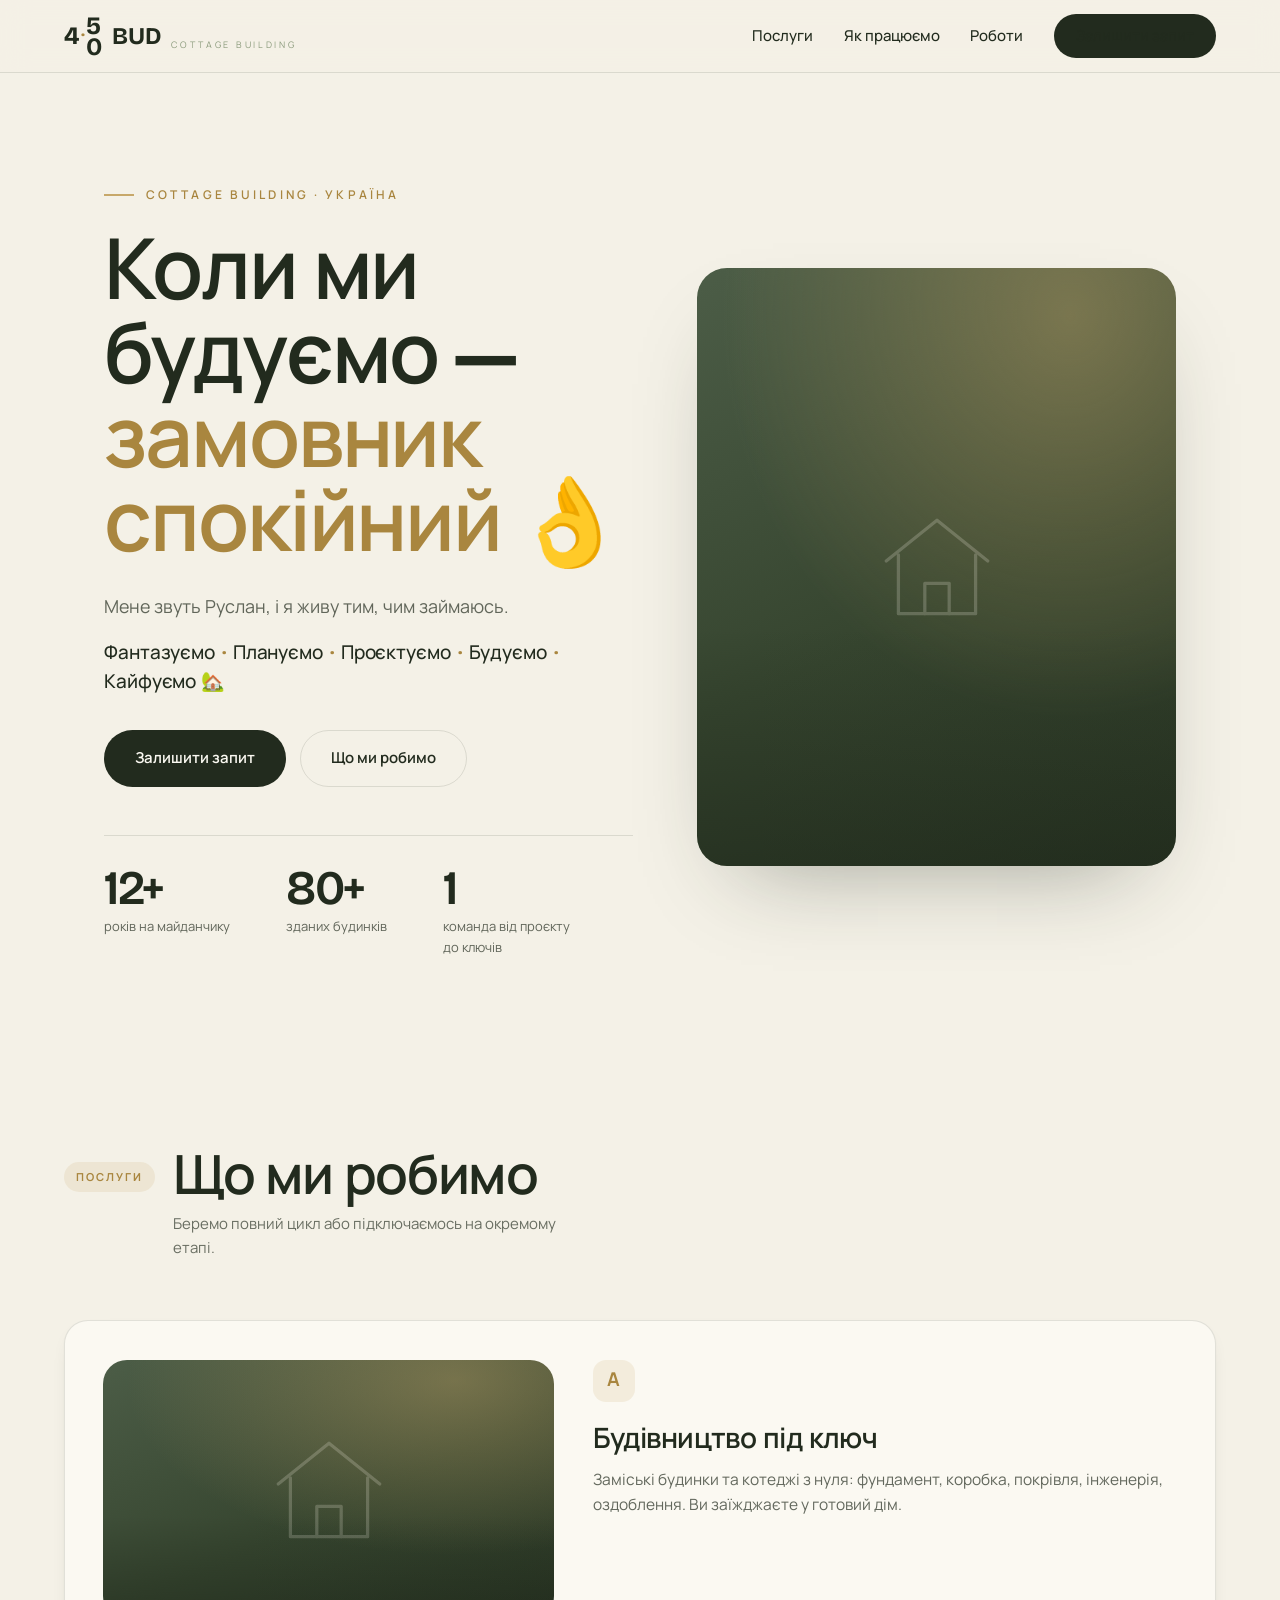
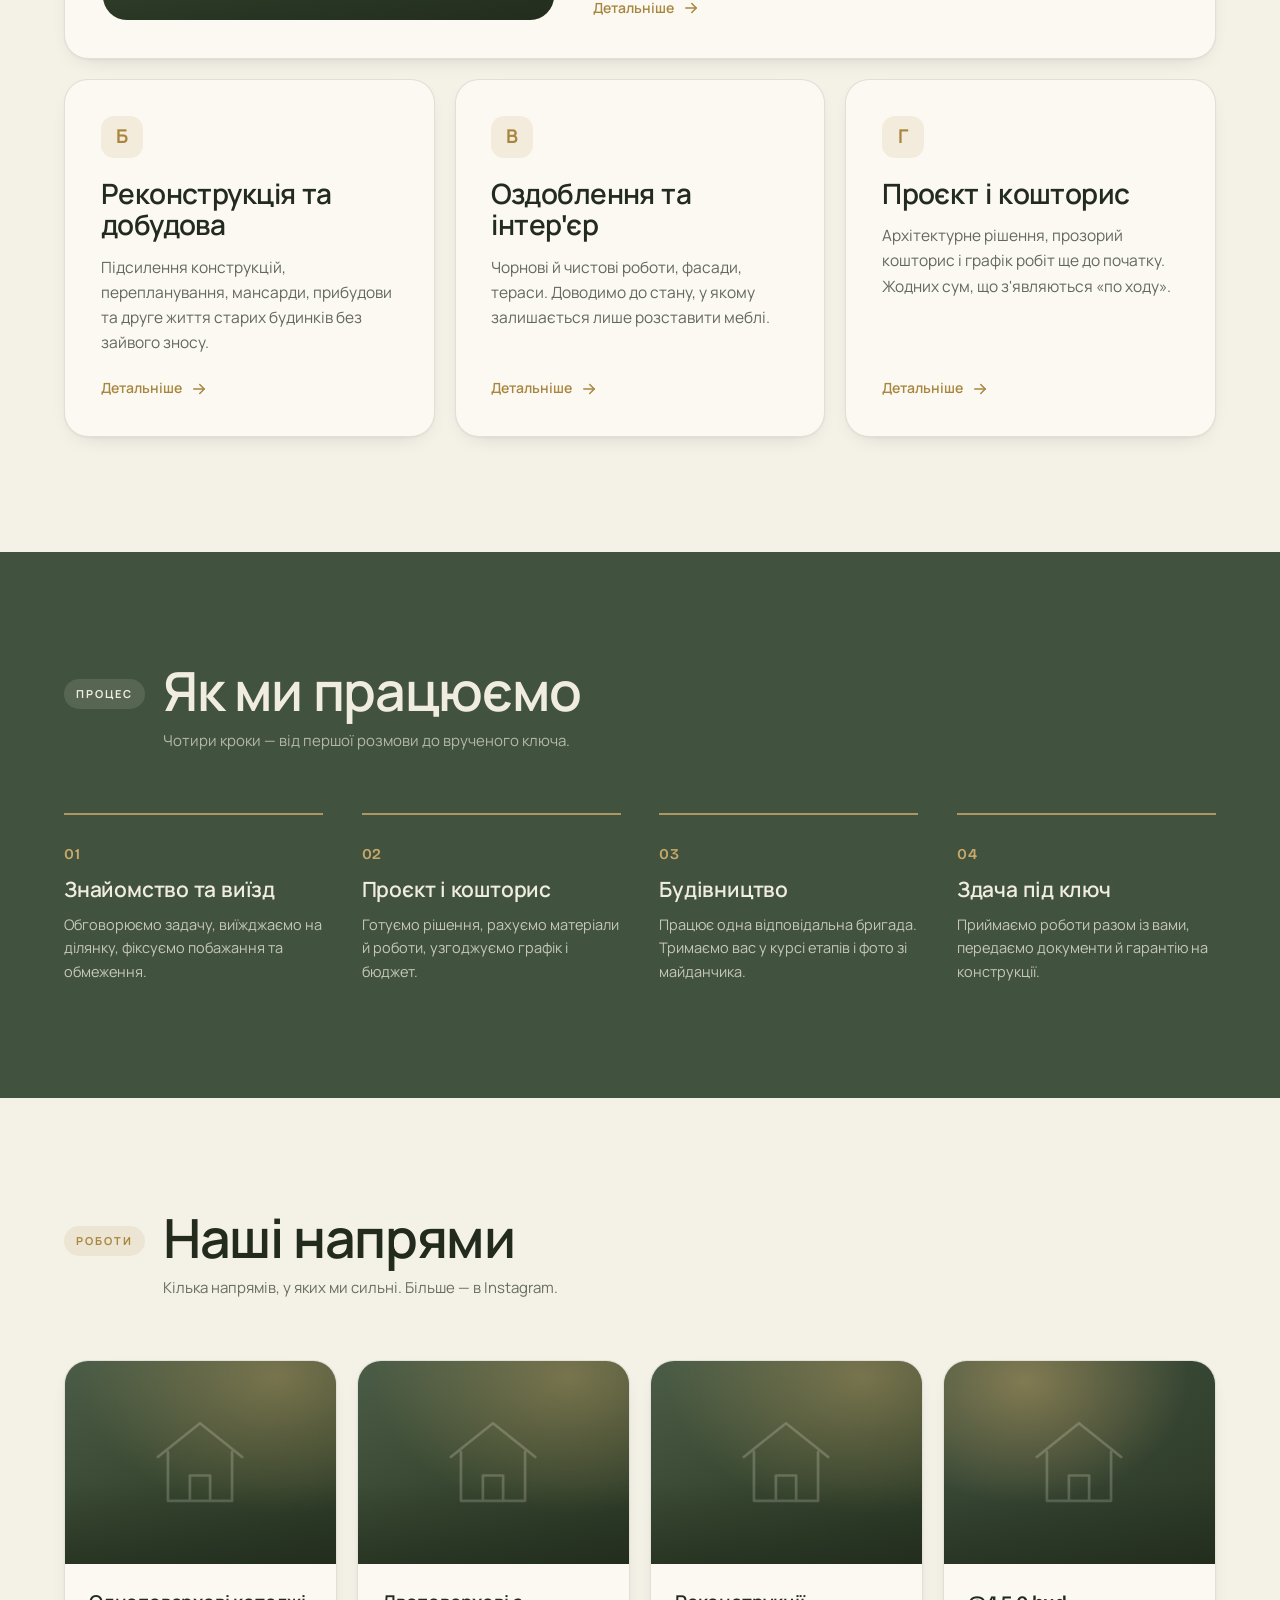
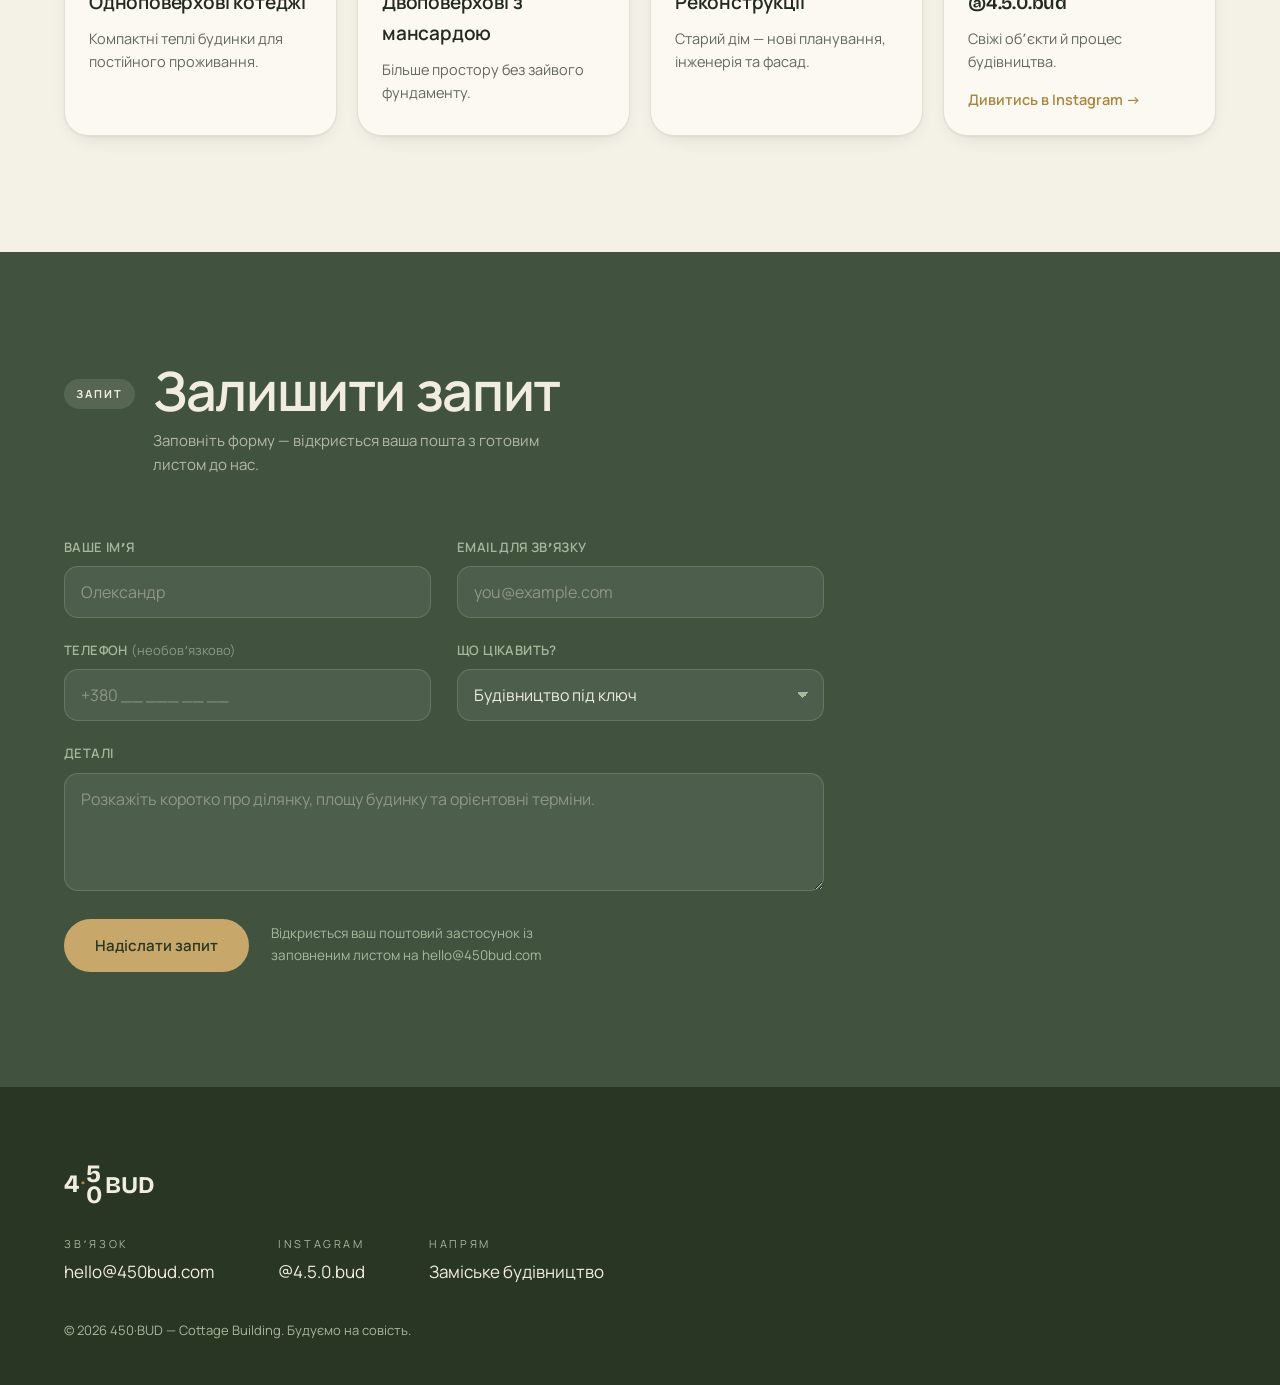
==== commit 7909361d: "Update hero slogan to Ruslan's personal voice Co-Authored-By: Claude Opus 4.8 (1M context) <noreply@" ====
--- a/index.html
+++ b/index.html
@@ -35,11 +35,13 @@
       <div class="hero__copy">
         <p class="eyebrow">Cottage Building · Україна</p>
         <h1 class="hero__title" id="hero-title">
-          Заміські будинки, в яких <em>хочеться залишитися</em>
+          Коли ми будуємо —<br /><em>замовник спокійний</em> 👌
         </h1>
         <p class="hero__lead">
-          Проєктуємо, зводимо та реконструюємо приватні котеджі під ключ —
-          від фундаменту до останнього вимикача. Один підрядник на весь шлях.
+          Мене звуть Руслан, і я живу тим, чим займаюсь.
+        </p>
+        <p class="hero__rhythm">
+          Фантазуємо <i>·</i> Плануємо <i>·</i> Проєктуємо <i>·</i> Будуємо <i>·</i> Кайфуємо <span class="hero__rhythm-emoji">🏡</span>
         </p>
         <div class="hero__actions">
           <a class="btn btn--solid" href="#contact">Залишити запит</a>
--- a/styles.css
+++ b/styles.css
@@ -154,7 +154,14 @@
   letter-spacing: -.025em; margin: 0 0 26px; max-width: 14ch;
 }
 .hero__title em { font-style: normal; color: var(--accent-d); }
-.hero__lead { max-width: 46ch; color: var(--ink-soft); margin: 0 0 34px; font-size: clamp(16px, 1.4vw, 18px); }
+.hero__lead { max-width: 46ch; color: var(--ink-soft); margin: 0 0 18px; font-size: clamp(16px, 1.4vw, 18px); }
+.hero__rhythm {
+  font-family: var(--display); font-weight: 500;
+  font-size: clamp(15px, 1.55vw, 19px); line-height: 1.5; letter-spacing: -.005em;
+  color: var(--ink); margin: 0 0 34px; max-width: 42ch;
+}
+.hero__rhythm i { color: var(--accent-d); font-style: normal; font-weight: 700; padding: 0 2px; }
+.hero__rhythm-emoji { white-space: nowrap; }
 .hero__actions { display: flex; flex-wrap: wrap; gap: 14px; margin-bottom: 48px; }
 
 .btn {
@@ -410,12 +417,14 @@
 .hero .eyebrow,
 .hero__title,
 .hero__lead,
+.hero__rhythm,
 .hero__actions,
 .stats,
 .hero .media--hero { opacity: 0; transform: translateY(22px); }
 body.loaded .hero .eyebrow,
 body.loaded .hero__title,
 body.loaded .hero__lead,
+body.loaded .hero__rhythm,
 body.loaded .hero__actions,
 body.loaded .stats,
 body.loaded .hero .media--hero {
@@ -425,12 +434,13 @@
 body.loaded .hero .eyebrow   { transition-delay: .05s; }
 body.loaded .hero__title     { transition-delay: .14s; }
 body.loaded .hero__lead      { transition-delay: .34s; }
-body.loaded .hero__actions   { transition-delay: .46s; }
-body.loaded .stats           { transition-delay: .56s; }
+body.loaded .hero__rhythm    { transition-delay: .44s; }
+body.loaded .hero__actions   { transition-delay: .54s; }
+body.loaded .stats           { transition-delay: .64s; }
 body.loaded .hero .media--hero { transition-delay: .2s; }
 
 @media (prefers-reduced-motion: reduce) {
-  .hero .eyebrow, .hero__title, .hero__lead, .hero__actions, .stats, .hero .media--hero { opacity: 1; transform: none; }
+  .hero .eyebrow, .hero__title, .hero__lead, .hero__rhythm, .hero__actions, .stats, .hero .media--hero { opacity: 1; transform: none; }
 }
 
 /* ---------- One orchestrated reveal on scroll ---------- */
